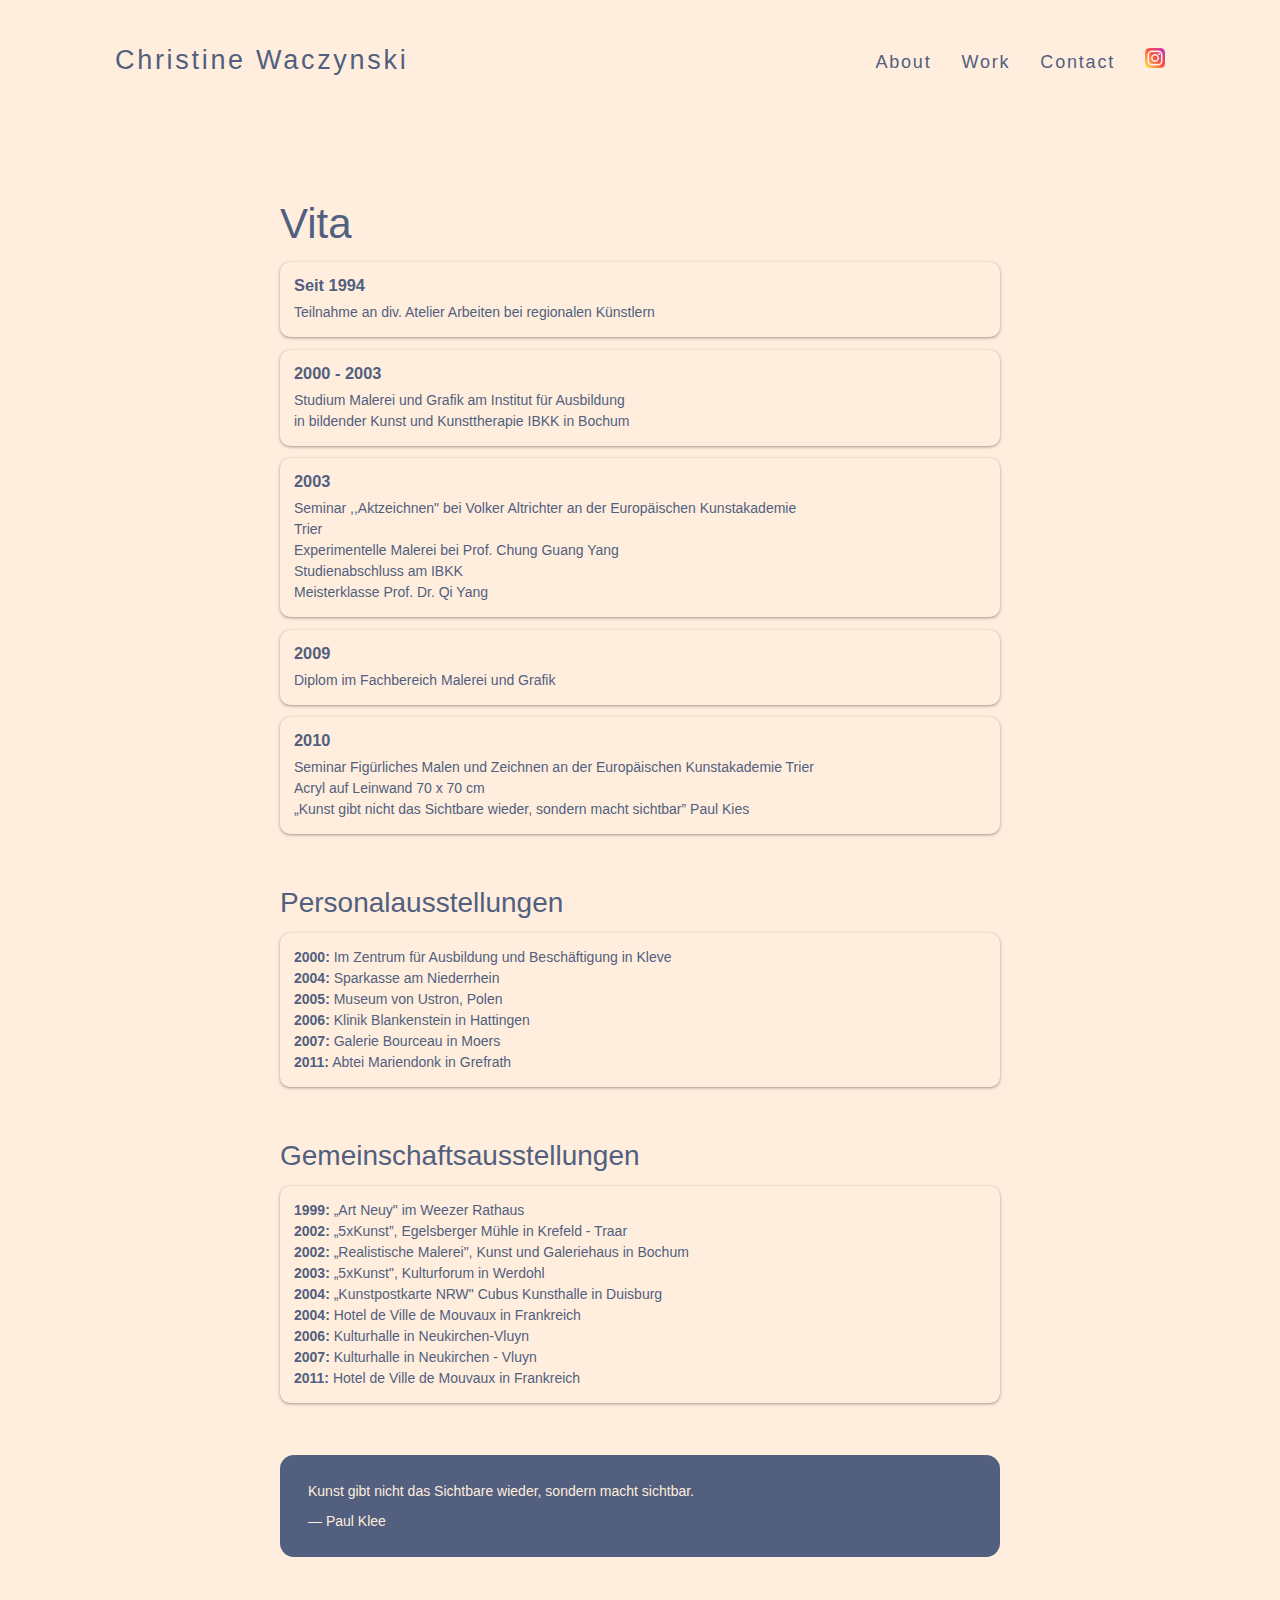
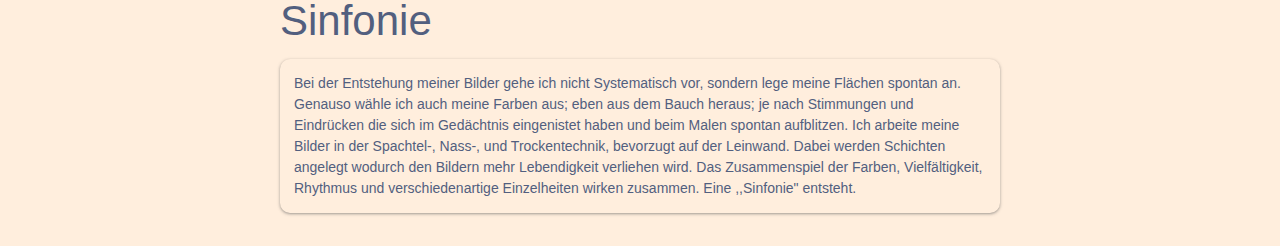
==== about.html @ 73da75b6 "Add and Style About Page" ====
<!DOCTYPE html>
<html lang="en">

    <head>
        <meta http-equiv="Content-Type" content="text/html; charset=utf-8" />
        <meta http-equiv="X-UA-Compatible" content="IE=edge, chrome=1" />
        <meta name="viewport" content="width=device-width, initial-scale=1.0" />
        <meta name="photos" content="index, follow" />
        <meta name="description" content="Art" />
        <title>Christine Waczynski | About</title>
        <link rel="stylesheet" href="./assets/css/about.css">
    </head>

    <body>
        <!-- Navbar Section -->
        <header>
            <nav>
                <div class="wrapper">
                    <div class="logo"><a href="index.html">Christine Waczynski</a></div>
                    <ul class="nav-links">
                        <li><a href="about.html">About</a></li>
                        <li><a href="work.html">Work</a></li>
                        <li><a href="contact.html">Contact</a></li>
                        <li class="socials">
                            <a href="https://www.instagram.com">
                                <img src="./assets/icons/instagram.png" alt="instagram icon" />
                            </a>
                        </li>
                    </ul>
                </div>
            </nav>
        </header>

        <section>
            <h1>Vita</h1>
            <div>
                <h3>Seit 1994</h3>
                <p>Teilnahme an div. Atelier Arbeiten bei regionalen Künstlern</p>
            </div>

            <div>
                <h3>2000 - 2003</h3>
                <p>Studium Malerei und Grafik am Institut für Ausbildung</p>
                <p>in bildender Kunst und Kunsttherapie IBKK in Bochum</p>
            </div>

            <div>
                <h3>2003</h3>
                <p>Seminar ,,Aktzeichnen" bei Volker Altrichter an der Europäischen Kunstakademie
                </p>
                <p>Trier</p>
                <p>Experimentelle Malerei bei Prof. Chung Guang Yang</p>
                <p>Studienabschluss am IBKK</p>
                <p>Meisterklasse Prof. Dr. Qi Yang</p>
            </div>

            <div>
                <h3>2009</h3>
                <p>Diplom im Fachbereich Malerei und Grafik</p>
            </div>

            <div>
                <h3>2010</h3>
                <p>Seminar Figürliches Malen und Zeichnen an der Europäischen Kunstakademie Trier
                </p>
                <p>Acryl auf Leinwand 70 x 70 cm</p>
                <p>„Kunst gibt nicht das Sichtbare wieder, sondern macht sichtbar” Paul Kies</p>
            </div>
        </section>

        <!-- Personal Exhibitions -->
        <section>
            <h2>Personalausstellungen</h2>
            <div>
                <p><span class="exhibitions">2000:</span> Im Zentrum für Ausbildung und
                    Beschäftigung
                    in Kleve</p>
                <p><span class="exhibitions">2004:</span> Sparkasse am Niederrhein</p>
                <p><span class="exhibitions">2005:</span> Museum von Ustron, Polen</p>
                <p><span class="exhibitions">2006:</span> Klinik Blankenstein in Hattingen</p>
                <p><span class="exhibitions">2007:</span> Galerie Bourceau in Moers</p>
                <p><span class="exhibitions">2011:</span> Abtei Mariendonk in Grefrath</p>
            </div>
        </section>

        <!-- Joint Exhibitions -->
        <section>
            <h2>Gemeinschaftsausstellungen</h2>
            <div>
                <p><span class="exhibitions">1999:</span> „Art Neuy" im Weezer Rathaus</p>
                <p><span class="exhibitions">2002:</span> „5xKunst”, Egelsberger Mühle in Krefeld -
                    Traar</p>
                <p><span class="exhibitions">2002:</span> „Realistische Malerei", Kunst und
                    Galeriehaus in Bochum</p>
                <p><span class="exhibitions">2003:</span> „5xKunst", Kulturforum in Werdohl</p>
                <p><span class="exhibitions">2004:</span> „Kunstpostkarte NRW" Cubus Kunsthalle in
                    Duisburg</p>
                <p><span class="exhibitions">2004:</span> Hotel de Ville de Mouvaux in Frankreich
                </p>
                <p><span class="exhibitions">2006:</span> Kulturhalle in Neukirchen-Vluyn</p>
                <p><span class="exhibitions">2007:</span> Kulturhalle in Neukirchen - Vluyn</p>
                <p><span class="exhibitions">2011:</span> Hotel de Ville de Mouvaux in Frankreich
                </p>
            </div>
        </section>

        <!-- Quote -->
        <section>
            <figure class="quote">
                <blockquote>
                    Kunst gibt nicht das Sichtbare wieder, sondern macht sichtbar.
                </blockquote>
                <figcaption>&mdash; Paul Klee</figcaption>
            </figure>
        </section>

        <section>
            <h1>Sinfonie</h1>
            <div>
                <p>
                    Bei der Entstehung meiner Bilder gehe ich nicht Systematisch vor, sondern lege
                    meine Flächen spontan
                    an. Genauso wähle ich auch meine Farben aus; eben aus dem Bauch heraus; je nach
                    Stimmungen und
                    Eindrücken die sich im Gedächtnis eingenistet haben und beim Malen spontan
                    aufblitzen. Ich arbeite
                    meine Bilder in der Spachtel-, Nass-, und Trockentechnik, bevorzugt auf der
                    Leinwand. Dabei werden
                    Schichten angelegt wodurch den Bildern mehr Lebendigkeit verliehen wird. Das
                    Zusammenspiel der
                    Farben, Vielfältigkeit, Rhythmus und verschiedenartige Einzelheiten wirken
                    zusammen.
                    Eine ,,Sinfonie" entsteht.
                </p>
            </div>
        </section>


    </body>

</html>
---- assets/css/about.css ----
* {
    padding: 0;
    margin: 0;
    box-sizing: border-box;
}

html {
    font-size: 14px;
}

body {
    background: #fed;
	font-family: "Open Sans", sans-serif;
	color: #525f7f;
}

section {
  padding: 20px 280px;
}

section > div {
  padding: 1rem 1rem;
  box-shadow: rgba(60, 64, 67, 0.3) 0px 1px 2px 0px,
		rgba(60, 64, 67, 0.15) 0px 1px 3px 1px;
  border-radius:10px;
  margin-bottom: .9rem;
}

h1 {
  font-size: 3rem;
  font-weight: normal;
}

h2 {
  font-size: 2rem;
  font-weight: 500;
}

h1, h2 {
  padding-bottom: 1rem;
}

h3 {
  padding-bottom: 0.5rem;
}

/* Header */
header {
  height: 20vh;
}

/* Navbar Section */
nav {
  position: fixed;
  width: 100vw;
  z-index: 1;
  line-height: 120px;
  background-color: #fed;
}

nav .wrapper {
  position: relative;
  max-width: 1140px;
  padding: 0 30px;
  margin: auto;
  display: flex;
  align-items: center;
  justify-content: space-between;
}

.wrapper .logo a {
  color: #525f7f;
  text-decoration: none;
  font-size: 27px;
}

.nav-links {
  display: inline-flex;
}

.nav-links li {
  list-style: none;
}

a {
  color: #525f7f;
  text-decoration: none;
  font-size: 18px;
  font-weight: 500;
  padding: 9px 15px;
  border-radius: 5px;
  transition: all 0.3s ease;
  letter-spacing: 0.1em;
  position: relative;
}

a:after {    
  background: none repeat scroll 0 0 transparent;
  bottom: 0;
  content: "";
  display: block;
  height: 2px;
  left: 50%;
  position: absolute;
  background: #525f7f;
  transition: width 0.3s ease 0s, left 0.3s ease 0s;
  width: 0;
}

a:hover:after { 
  width: 100%; 
  left: 0; 
}

.socials > a > img {
  width: 20px;
  height: 20px;
}

p {
  line-height: 1.5;
}

.exhibitions {
  font-weight: bold;
}


/* Quote Section */
.quote {
  margin: 0;
  background: #525f7f;
  color: #fed;
  padding: 1em;
  border-radius: 1em;
}
.quote figcaption,
.quote blockquote {
  margin: 1em;
}
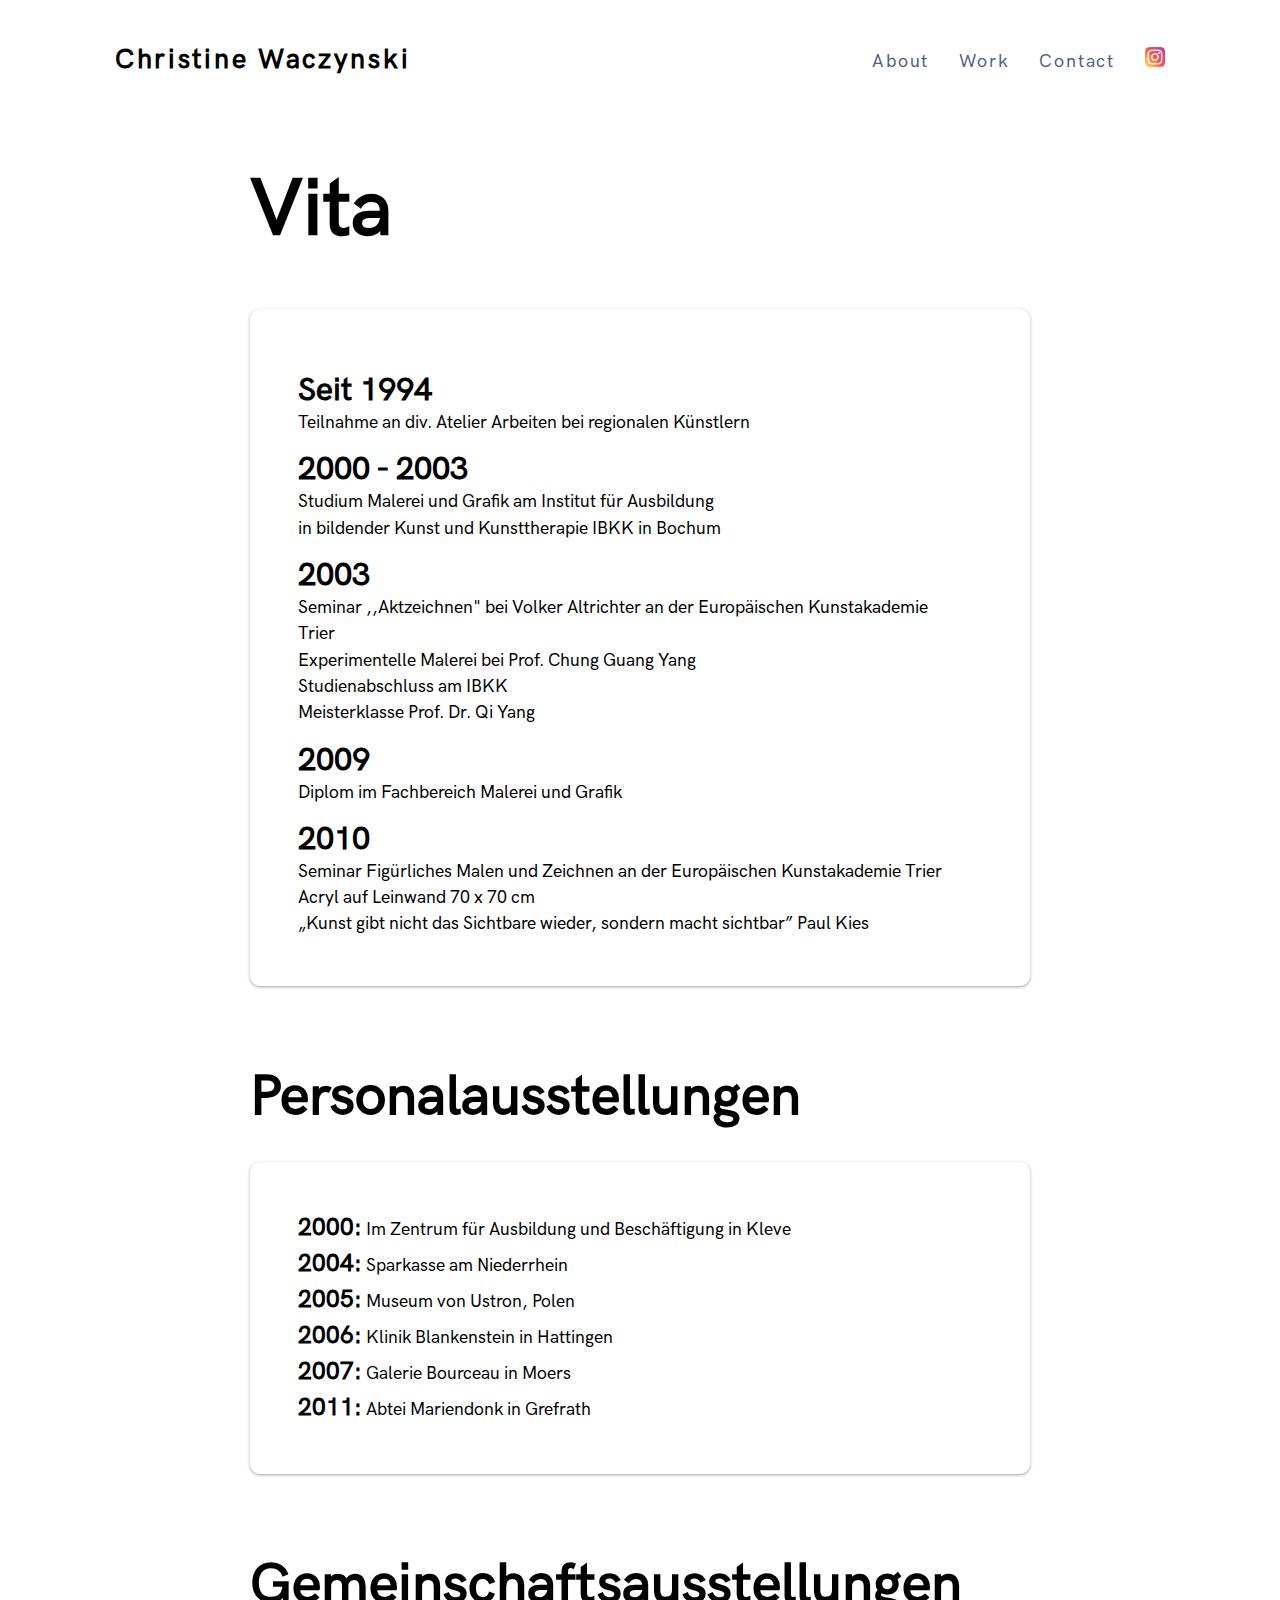
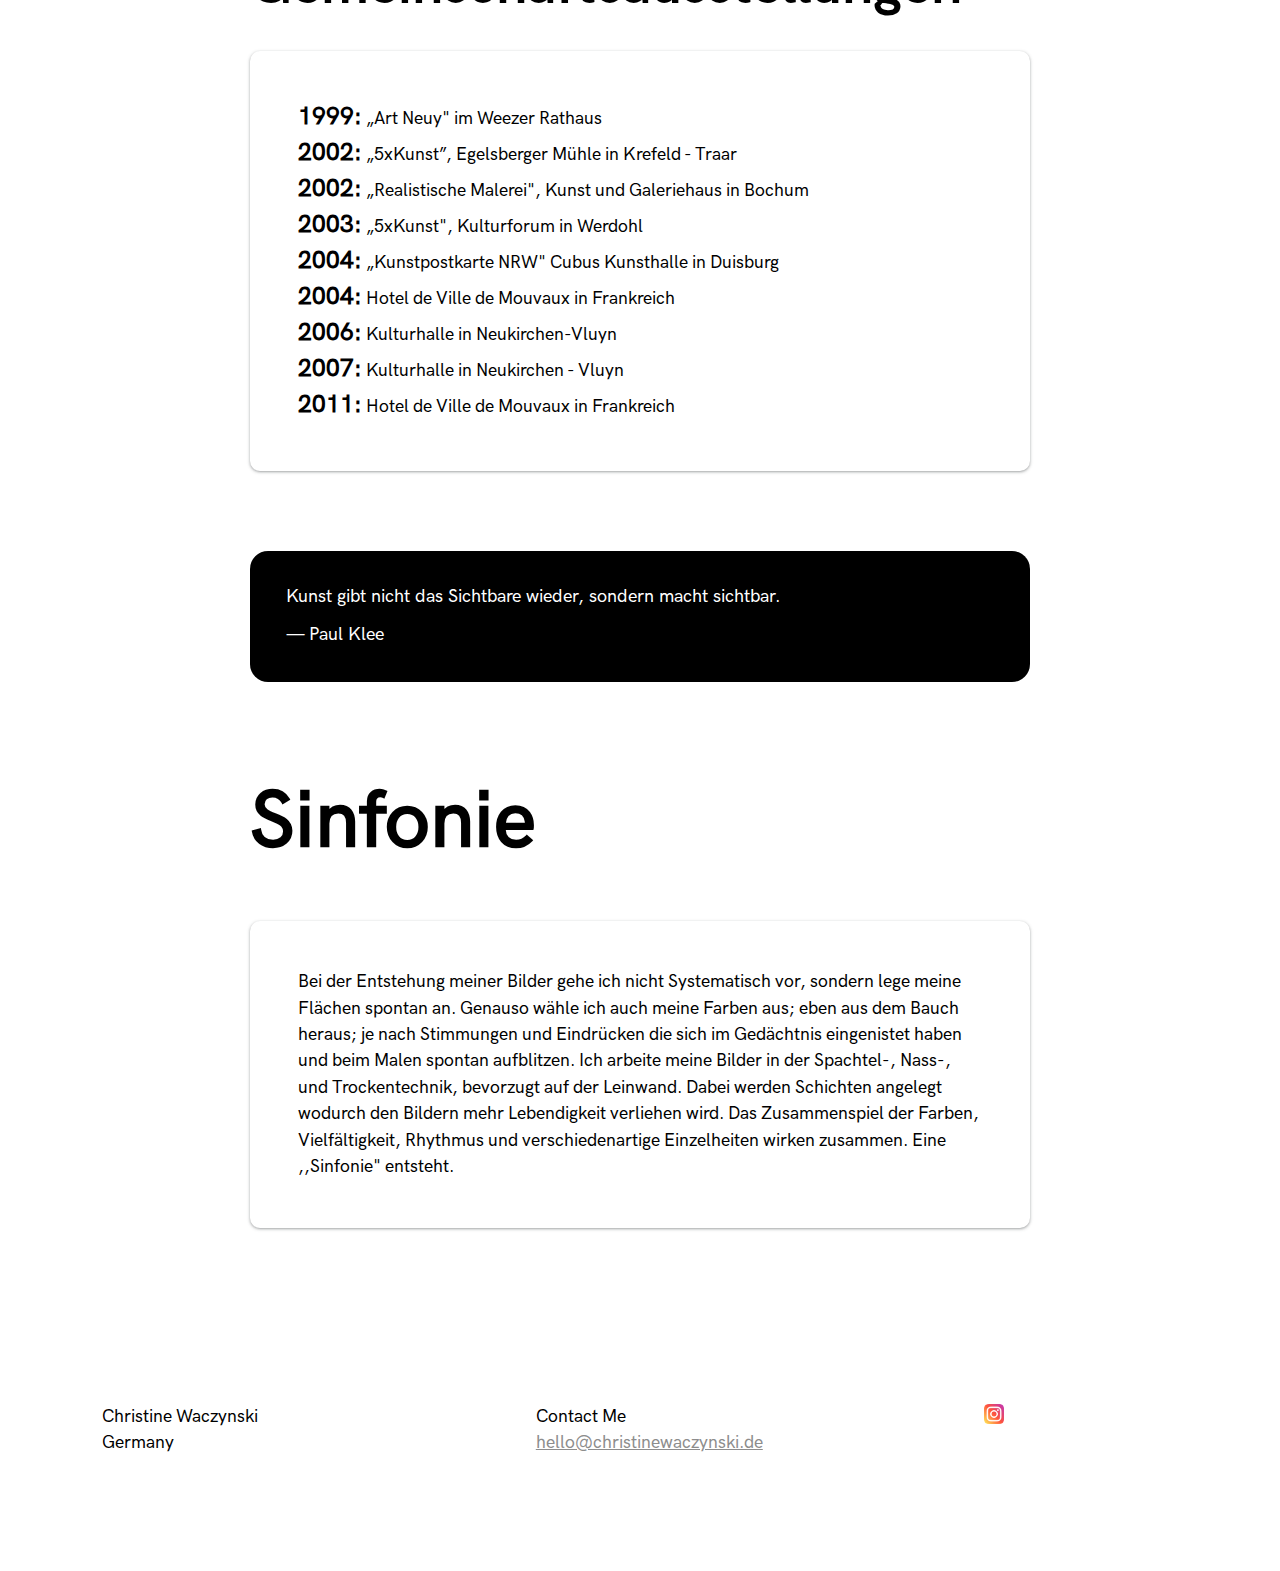
==== commit 9df37cca: "Edit, Style and Add Media Queries" ====
--- a/about.html
+++ b/about.html
@@ -8,6 +8,16 @@
         <meta name="photos" content="index, follow" />
         <meta name="description" content="Art" />
         <title>Christine Waczynski | About</title>
+        <!-- Normalize CSS -->
+        <link rel="stylesheet" href="./assets/css/vendor/normalize.css">
+
+        <!-- Grid CSS -->
+        <link rel="stylesheet" href="./assets/css/vendor/grid.css">
+
+        <!-- About CSS -->
+        <link rel="stylesheet" href="./assets/css/styles.css">
+
+        <!-- Main CSS -->
         <link rel="stylesheet" href="./assets/css/about.css">
     </head>
 
@@ -33,18 +43,18 @@
 
         <section>
             <h1>Vita</h1>
-            <div>
+            <div class="history-section">
                 <h3>Seit 1994</h3>
                 <p>Teilnahme an div. Atelier Arbeiten bei regionalen Künstlern</p>
-            </div>
 
-            <div>
+
+
                 <h3>2000 - 2003</h3>
                 <p>Studium Malerei und Grafik am Institut für Ausbildung</p>
                 <p>in bildender Kunst und Kunsttherapie IBKK in Bochum</p>
-            </div>
 
-            <div>
+
+
                 <h3>2003</h3>
                 <p>Seminar ,,Aktzeichnen" bei Volker Altrichter an der Europäischen Kunstakademie
                 </p>
@@ -52,14 +62,14 @@
                 <p>Experimentelle Malerei bei Prof. Chung Guang Yang</p>
                 <p>Studienabschluss am IBKK</p>
                 <p>Meisterklasse Prof. Dr. Qi Yang</p>
-            </div>
 
-            <div>
+
+
                 <h3>2009</h3>
                 <p>Diplom im Fachbereich Malerei und Grafik</p>
-            </div>
 
-            <div>
+
+
                 <h3>2010</h3>
                 <p>Seminar Figürliches Malen und Zeichnen an der Europäischen Kunstakademie Trier
                 </p>
@@ -135,6 +145,32 @@
             </div>
         </section>
 
+        <!-- Footer -->
+        <Footer class="footer">
+            <div class="row">
+
+                <!-- Address -->
+                <div class="col span-1-of-3">
+                    <p class="footer__section">Christine Waczynski</p>
+                    <p class="footer__section">Germany</p>
+                </div>
+
+                <!-- Contacts -->
+                <div class="col span-1-of-3">
+                    <p class="footer__section">Contact Me</p>
+                    <p class="contacts socials">hello@christinewaczynski.de</p>
+                </div>
+
+                <!-- Socials -->
+                <div class="col span-1-of-3">
+                    <p class="footer__section socials">
+                        <a href="https://www.instagram.com">
+                            <img src="./assets/icons/instagram.png" alt="instagram icon" />
+                        </a>
+                    </p>
+                </div>
+            </div>
+        </footer>
 
     </body>
 
--- a/assets/css/vendor/grid.css
+++ b/assets/css/vendor/grid.css
@@ -0,0 +1,728 @@
+/*  SECTIONS  ============================================================================= */
+
+.section {
+	clear: both;
+	padding: 0;
+	margin: 0;
+}
+
+/*  GROUPING  ============================================================================= */
+
+.row {
+	zoom: 1; /* For IE 6/7 (trigger hasLayout) */
+}
+
+.row:before,
+.row:after {
+	content: "";
+	display: table;
+}
+
+.row:after {
+	clear: both;
+}
+
+/*  GRID COLUMN SETUP   ==================================================================== */
+
+.col {
+	display: block;
+	float: left;
+	margin: 1% 0 1% 1.6%;
+}
+
+.col:first-child {
+	margin-left: 0;
+}
+
+/* all browsers except IE6 and lower */
+
+/*  REMOVE MARGINS AS ALL GO FULL WIDTH AT 480 PIXELS */
+
+@media only screen and (max-width: 480px) {
+	.col {
+		/*margin: 1% 0 1% 0%;*/
+		margin: 0;
+	}
+}
+
+/*  GRID OF TWO   ============================================================================= */
+
+.span-2-of-2 {
+	width: 100%;
+}
+
+.span-1-of-2 {
+	width: 49.2%;
+}
+
+/*  GO FULL WIDTH AT LESS THAN 480 PIXELS */
+
+@media only screen and (max-width: 480px) {
+	.span-2-of-2 {
+		width: 100%;
+	}
+
+	.span-1-of-2 {
+		width: 100%;
+	}
+}
+
+/*  GRID OF THREE   ============================================================================= */
+
+.span-3-of-3 {
+	width: 100%;
+}
+
+.span-2-of-3 {
+	width: 66.13%;
+}
+
+.span-1-of-3 {
+	width: 32.26%;
+}
+
+/*  GO FULL WIDTH AT LESS THAN 480 PIXELS */
+
+@media only screen and (max-width: 480px) {
+	.span-3-of-3 {
+		width: 100%;
+	}
+
+	.span-2-of-3 {
+		width: 100%;
+	}
+
+	.span-1-of-3 {
+		width: 100%;
+	}
+}
+
+/*  GRID OF FOUR   ============================================================================= */
+
+.span-4-of-4 {
+	width: 100%;
+}
+
+.span-3-of-4 {
+	width: 74.6%;
+}
+
+.span-2-of-4 {
+	width: 49.2%;
+}
+
+.span-1-of-4 {
+	width: 23.8%;
+}
+
+/*  GO FULL WIDTH AT LESS THAN 480 PIXELS */
+
+@media only screen and (max-width: 480px) {
+	.span-4-of-4 {
+		width: 100%;
+	}
+
+	.span-3-of-4 {
+		width: 100%;
+	}
+
+	.span-2-of-4 {
+		width: 100%;
+	}
+
+	.span-1-of-4 {
+		width: 100%;
+	}
+}
+
+/*  GRID OF FIVE   ============================================================================= */
+
+.span-5-of-5 {
+	width: 100%;
+}
+
+.span-4-of-5 {
+	width: 79.68%;
+}
+
+.span-3-of-5 {
+	width: 59.36%;
+}
+
+.span-2-of-5 {
+	width: 39.04%;
+}
+
+.span-1-of-5 {
+	width: 18.72%;
+}
+
+/*  GO FULL WIDTH AT LESS THAN 480 PIXELS */
+
+@media only screen and (max-width: 480px) {
+	.span-5-of-5 {
+		width: 100%;
+	}
+
+	.span-4-of-5 {
+		width: 100%;
+	}
+
+	.span-3-of-5 {
+		width: 100%;
+	}
+
+	.span-2-of-5 {
+		width: 100%;
+	}
+
+	.span-1-of-5 {
+		width: 100%;
+	}
+}
+
+/*  GRID OF SIX   ============================================================================= */
+
+.span-6-of-6 {
+	width: 100%;
+}
+
+.span-5-of-6 {
+	width: 83.06%;
+}
+
+.span-4-of-6 {
+	width: 66.13%;
+}
+
+.span-3-of-6 {
+	width: 49.2%;
+}
+
+.span-2-of-6 {
+	width: 32.26%;
+}
+
+.span-1-of-6 {
+	width: 15.33%;
+}
+
+/*  GO FULL WIDTH AT LESS THAN 480 PIXELS */
+
+@media only screen and (max-width: 480px) {
+	.span-6-of-6 {
+		width: 100%;
+	}
+
+	.span-5-of-6 {
+		width: 100%;
+	}
+
+	.span-4-of-6 {
+		width: 100%;
+	}
+
+	.span-3-of-6 {
+		width: 100%;
+	}
+
+	.span-2-of-6 {
+		width: 100%;
+	}
+
+	.span-1-of-6 {
+		width: 100%;
+	}
+}
+
+/*  GRID OF SEVEN   ============================================================================= */
+
+.span-7-of-7 {
+	width: 100%;
+}
+
+.span-6-of-7 {
+	width: 85.48%;
+}
+
+.span-5-of-7 {
+	width: 70.97%;
+}
+
+.span-4-of-7 {
+	width: 56.45%;
+}
+
+.span-3-of-7 {
+	width: 41.94%;
+}
+
+.span-2-of-7 {
+	width: 27.42%;
+}
+
+.span-1-of-7 {
+	width: 12.91%;
+}
+
+/*  GO FULL WIDTH AT LESS THAN 480 PIXELS */
+
+@media only screen and (max-width: 480px) {
+	.span-7-of-7 {
+		width: 100%;
+	}
+
+	.span-6-of-7 {
+		width: 100%;
+	}
+
+	.span-5-of-7 {
+		width: 100%;
+	}
+
+	.span-4-of-7 {
+		width: 100%;
+	}
+
+	.span-3-of-7 {
+		width: 100%;
+	}
+
+	.span-2-of-7 {
+		width: 100%;
+	}
+
+	.span-1-of-7 {
+		width: 100%;
+	}
+}
+
+/*  GRID OF EIGHT   ============================================================================= */
+
+.span-8-of-8 {
+	width: 100%;
+}
+
+.span-7-of-8 {
+	width: 87.3%;
+}
+
+.span-6-of-8 {
+	width: 74.6%;
+}
+
+.span-5-of-8 {
+	width: 61.9%;
+}
+
+.span-4-of-8 {
+	width: 49.2%;
+}
+
+.span-3-of-8 {
+	width: 36.5%;
+}
+
+.span-2-of-8 {
+	width: 23.8%;
+}
+
+.span-1-of-8 {
+	width: 11.1%;
+}
+
+/*  GO FULL WIDTH AT LESS THAN 480 PIXELS */
+
+@media only screen and (max-width: 480px) {
+	.span-8-of-8 {
+		width: 100%;
+	}
+
+	.span-7-of-8 {
+		width: 100%;
+	}
+
+	.span-6-of-8 {
+		width: 100%;
+	}
+
+	.span-5-of-8 {
+		width: 100%;
+	}
+
+	.span-4-of-8 {
+		width: 100%;
+	}
+
+	.span-3-of-8 {
+		width: 100%;
+	}
+
+	.span-2-of-8 {
+		width: 100%;
+	}
+
+	.span-1-of-8 {
+		width: 100%;
+	}
+}
+
+/*  GRID OF NINE   ============================================================================= */
+
+.span-9-of-9 {
+	width: 100%;
+}
+
+.span-8-of-9 {
+	width: 88.71%;
+}
+
+.span-7-of-9 {
+	width: 77.42%;
+}
+
+.span-6-of-9 {
+	width: 66.13%;
+}
+
+.span-5-of-9 {
+	width: 54.84%;
+}
+
+.span-4-of-9 {
+	width: 43.55%;
+}
+
+.span-3-of-9 {
+	width: 32.26%;
+}
+
+.span-2-of-9 {
+	width: 20.97%;
+}
+
+.span-1-of-9 {
+	width: 9.68%;
+}
+
+/*  GO FULL WIDTH AT LESS THAN 480 PIXELS */
+
+@media only screen and (max-width: 480px) {
+	.span-9-of-9 {
+		width: 100%;
+	}
+
+	.span-8-of-9 {
+		width: 100%;
+	}
+
+	.span-7-of-9 {
+		width: 100%;
+	}
+
+	.span-6-of-9 {
+		width: 100%;
+	}
+
+	.span-5-of-9 {
+		width: 100%;
+	}
+
+	.span-4-of-9 {
+		width: 100%;
+	}
+
+	.span-3-of-9 {
+		width: 100%;
+	}
+
+	.span-2-of-9 {
+		width: 100%;
+	}
+
+	.span-1-of-9 {
+		width: 100%;
+	}
+}
+
+/*  GRID OF TEN   ============================================================================= */
+
+.span-10-of-10 {
+	width: 100%;
+}
+
+.span-9-of-10 {
+	width: 89.84%;
+}
+
+.span-8-of-10 {
+	width: 79.68%;
+}
+
+.span-7-of-10 {
+	width: 69.52%;
+}
+
+.span-6-of-10 {
+	width: 59.36%;
+}
+
+.span-5-of-10 {
+	width: 49.2%;
+}
+
+.span-4-of-10 {
+	width: 39.04%;
+}
+
+.span-3-of-10 {
+	width: 28.88%;
+}
+
+.span-2-of-10 {
+	width: 18.72%;
+}
+
+.span-1-of-10 {
+	width: 8.56%;
+}
+
+/*  GO FULL WIDTH AT LESS THAN 480 PIXELS */
+
+@media only screen and (max-width: 480px) {
+	.span-10-of-10 {
+		width: 100%;
+	}
+
+	.span-9-of-10 {
+		width: 100%;
+	}
+
+	.span-8-of-10 {
+		width: 100%;
+	}
+
+	.span-7-of-10 {
+		width: 100%;
+	}
+
+	.span-6-of-10 {
+		width: 100%;
+	}
+
+	.span-5-of-10 {
+		width: 100%;
+	}
+
+	.span-4-of-10 {
+		width: 100%;
+	}
+
+	.span-3-of-10 {
+		width: 100%;
+	}
+
+	.span-2-of-10 {
+		width: 100%;
+	}
+
+	.span-1-of-10 {
+		width: 100%;
+	}
+}
+
+/*  GRID OF ELEVEN   ============================================================================= */
+
+.span-11-of-11 {
+	width: 100%;
+}
+
+.span-10-of-11 {
+	width: 90.76%;
+}
+
+.span-9-of-11 {
+	width: 81.52%;
+}
+
+.span-8-of-11 {
+	width: 72.29%;
+}
+
+.span-7-of-11 {
+	width: 63.05%;
+}
+
+.span-6-of-11 {
+	width: 53.81%;
+}
+
+.span-5-of-11 {
+	width: 44.58%;
+}
+
+.span-4-of-11 {
+	width: 35.34%;
+}
+
+.span-3-of-11 {
+	width: 26.1%;
+}
+
+.span-2-of-11 {
+	width: 16.87%;
+}
+
+.span-1-of-11 {
+	width: 7.63%;
+}
+
+/*  GO FULL WIDTH AT LESS THAN 480 PIXELS */
+
+@media only screen and (max-width: 480px) {
+	.span-11-of-11 {
+		width: 100%;
+	}
+
+	.span-10-of-11 {
+		width: 100%;
+	}
+
+	.span-9-of-11 {
+		width: 100%;
+	}
+
+	.span-8-of-11 {
+		width: 100%;
+	}
+
+	.span-7-of-11 {
+		width: 100%;
+	}
+
+	.span-6-of-11 {
+		width: 100%;
+	}
+
+	.span-5-of-11 {
+		width: 100%;
+	}
+
+	.span-4-of-11 {
+		width: 100%;
+	}
+
+	.span-3-of-11 {
+		width: 100%;
+	}
+
+	.span-2-of-11 {
+		width: 100%;
+	}
+
+	.span-1-of-11 {
+		width: 100%;
+	}
+}
+
+/*  GRID OF TWELVE   ============================================================================= */
+
+.span-12-of-12 {
+	width: 100%;
+}
+
+.span-11-of-12 {
+	width: 91.53%;
+}
+
+.span-10-of-12 {
+	width: 83.06%;
+}
+
+.span-9-of-12 {
+	width: 74.6%;
+}
+
+.span-8-of-12 {
+	width: 66.13%;
+}
+
+.span-7-of-12 {
+	width: 57.66%;
+}
+
+.span-6-of-12 {
+	width: 49.2%;
+}
+
+.span-5-of-12 {
+	width: 40.73%;
+}
+
+.span-4-of-12 {
+	width: 32.26%;
+}
+
+.span-3-of-12 {
+	width: 23.8%;
+}
+
+.span-2-of-12 {
+	width: 15.33%;
+}
+
+.span-1-of-12 {
+	width: 6.86%;
+}
+
+/*  GO FULL WIDTH AT LESS THAN 480 PIXELS */
+
+@media only screen and (max-width: 480px) {
+	.span-12-of-12 {
+		width: 100%;
+	}
+
+	.span-11-of-12 {
+		width: 100%;
+	}
+
+	.span-10-of-12 {
+		width: 100%;
+	}
+
+	.span-9-of-12 {
+		width: 100%;
+	}
+
+	.span-8-of-12 {
+		width: 100%;
+	}
+
+	.span-7-of-12 {
+		width: 100%;
+	}
+
+	.span-6-of-12 {
+		width: 100%;
+	}
+
+	.span-5-of-12 {
+		width: 100%;
+	}
+
+	.span-4-of-12 {
+		width: 100%;
+	}
+
+	.span-3-of-12 {
+		width: 100%;
+	}
+
+	.span-2-of-12 {
+		width: 100%;
+	}
+
+	.span-1-of-12 {
+		width: 100%;
+	}
+}
--- a/assets/css/styles.css
+++ b/assets/css/styles.css
@@ -0,0 +1,95 @@
+/* Root */
+@font-face {
+  font-family: HKGrotesk;
+  src: url("/Fonts/HKGrotesk-Medium.woff") format("woff");
+}
+
+* {
+  padding: 0;
+  margin: 0;
+  box-sizing: border-box;
+}
+
+body {
+  font-family: HKGrotesk;
+  font-size: 18px;
+}
+
+/* Navbar Section */
+nav {
+  position: fixed;
+  width: 100%;
+  z-index: 999;
+  /*height: 85px;*/
+  line-height: 120px;
+}
+
+nav .wrapper {
+  position: relative;
+  max-width: 1140px;
+  padding: 0 30px;
+  margin: auto;
+  display: flex;
+  align-items: center;
+  justify-content: space-between;
+}
+
+.wrapper .logo a {
+  color: #000000;
+  text-decoration: none;
+  font-size: 27px;
+}
+
+.nav-links {
+  display: inline-flex;
+}
+
+.nav-links li {
+  list-style: none;
+}
+
+a {
+  color: #000000;
+  text-decoration: none;
+  font-size: 18px;
+  font-weight: 500;
+  padding: 9px 15px;
+  border-radius: 5px;
+  transition: all 0.3s ease;
+  letter-spacing: 0.1em;
+  position: relative;
+}
+a:after {    
+  background: none repeat scroll 0 0 transparent;
+  bottom: 0;
+  content: "";
+  display: block;
+  height: 2px;
+  left: 50%;
+  position: absolute;
+  background: #000;
+  transition: width 0.3s ease 0s, left 0.3s ease 0s;
+  width: 0;
+}
+a:hover:after { 
+  width: 100%; 
+  left: 0; 
+}
+
+.socials > a > img {
+  width: 20px;
+  height: 20px;
+}
+
+/* Footer Section */
+/*footer {
+  display: flex;
+  flex-direction: column;
+  justify-content: center;
+  align-items: center;
+  font-size: 0.8rem;
+  font-weight: 100;
+  padding-top: 1rem;
+}*/
+
+
--- a/assets/css/about.css
+++ b/assets/css/about.css
@@ -1,141 +1,282 @@
 * {
-    padding: 0;
-    margin: 0;
-    box-sizing: border-box;
-}
-
-html {
-    font-size: 14px;
-}
-
-body {
-    background: #fed;
-	font-family: "Open Sans", sans-serif;
-	color: #525f7f;
+		padding: 0;
+		margin: 0;
+		box-sizing: border-box;
 }
 
 section {
-  padding: 20px 280px;
+	padding: 20px 250px;
 }
 
 section > div {
-  padding: 1rem 1rem;
-  box-shadow: rgba(60, 64, 67, 0.3) 0px 1px 2px 0px,
+	padding: 3rem 3rem;
+	box-shadow: rgba(60, 64, 67, 0.3) 0px 1px 2px 0px,
 		rgba(60, 64, 67, 0.15) 0px 1px 3px 1px;
-  border-radius:10px;
-  margin-bottom: .9rem;
+	border-radius:10px;
+	margin-bottom: 2.5rem;
 }
 
 h1 {
-  font-size: 3rem;
-  font-weight: normal;
+	font-size: 5rem;
 }
 
 h2 {
-  font-size: 2rem;
-  font-weight: 500;
-}
-
-h1, h2 {
-  padding-bottom: 1rem;
+	font-size: 3.5rem;
+	padding-bottom: 2rem;
 }
 
 h3 {
-  padding-bottom: 0.5rem;
+		font-size: 2rem;
+		font-weight: 800;
+		/* padding-bottom: 0.5rem; */
+		padding-top: 1rem;
+}
+
+p {
+		font-size: 1.1rem;
+		font-weight: light;
 }
 
 /* Header */
 header {
-  height: 20vh;
+	height: 10vh;
 }
 
 /* Navbar Section */
 nav {
-  position: fixed;
-  width: 100vw;
-  z-index: 1;
-  line-height: 120px;
-  background-color: #fed;
+	position: fixed;
+	width: 100vw;
+	z-index: 1;
+	line-height: 120px;
+	background-color: #fff;
 }
 
 nav .wrapper {
-  position: relative;
-  max-width: 1140px;
-  padding: 0 30px;
-  margin: auto;
-  display: flex;
-  align-items: center;
-  justify-content: space-between;
+	position: relative;
+	max-width: 1140px;
+	padding: 0 30px;
+	margin: auto;
+	display: flex;
+	align-items: center;
+	justify-content: space-between;
 }
 
 .wrapper .logo a {
-  color: #525f7f;
-  text-decoration: none;
-  font-size: 27px;
+	text-decoration: none;
+	font-size: 27px;
+	font-weight: bold;
 }
 
 .nav-links {
-  display: inline-flex;
+	display: inline-flex;
 }
 
 .nav-links li {
-  list-style: none;
+	list-style: none;
 }
 
 a {
-  color: #525f7f;
-  text-decoration: none;
-  font-size: 18px;
-  font-weight: 500;
-  padding: 9px 15px;
-  border-radius: 5px;
-  transition: all 0.3s ease;
-  letter-spacing: 0.1em;
-  position: relative;
+	color: #525f7f;
+	text-decoration: none;
+	font-size: 18px;
+	font-weight: 500;
+	padding: 9px 15px;
+	border-radius: 5px;
+	transition: all 0.3s ease;
+	letter-spacing: 0.1em;
+	position: relative;
 }
 
 a:after {    
-  background: none repeat scroll 0 0 transparent;
-  bottom: 0;
-  content: "";
-  display: block;
-  height: 2px;
-  left: 50%;
-  position: absolute;
-  background: #525f7f;
-  transition: width 0.3s ease 0s, left 0.3s ease 0s;
-  width: 0;
+	background: none repeat scroll 0 0 transparent;
+	bottom: 0;
+	content: "";
+	display: block;
+	height: 2px;
+	left: 50%;
+	position: absolute;
+	background: #525f7f;
+	transition: width 0.3s ease 0s, left 0.3s ease 0s;
+	width: 0;
 }
 
 a:hover:after { 
-  width: 100%; 
-  left: 0; 
-}
-
-.socials > a > img {
-  width: 20px;
-  height: 20px;
+	width: 100%; 
+	left: 0; 
 }
 
 p {
-  line-height: 1.5;
+	line-height: 1.5;
 }
 
 .exhibitions {
-  font-weight: bold;
+		font-size: 1.5rem;
+		font-weight: 800;
 }
 
 
 /* Quote Section */
 .quote {
-  margin: 0;
-  background: #525f7f;
-  color: #fed;
-  padding: 1em;
-  border-radius: 1em;
+	margin: 0;
+	background: #000;
+	color: #fff;
+	padding: 1em;
+	border-radius: 1em;
 }
 .quote figcaption,
 .quote blockquote {
-  margin: 1em;
-}
- +	margin: 1em;
+}
+
+/* -------- Footer Section ------ */
+.footer .row .col {
+	padding: 8%;
+	font-size: 120%;
+}
+
+.footer__section {
+	color: #000000;
+}
+
+.contacts {
+	text-decoration: underline;
+}
+
+/* -------- Socials Section ------ */
+.socials {
+	color: #8d8d8d;
+}
+
+.socials > a {
+	color: #8d8d8d;
+}
+
+.socials > a > img {
+	width: 20px;
+	height: 20px;
+}
+
+
+/* --------- MEDIA QUERIES ---------- */
+@media screen and (max-width: 640px){
+	section {
+		padding: 20px 45px;
+	}
+
+	section > div {
+		padding: 2rem 2rem;
+		box-shadow: rgba(60, 64, 67, 0.3) 0px 1px 2px 0px,
+		rgba(60, 64, 67, 0.15) 0px 1px 3px 1px;
+		border-radius:10px;
+		margin-bottom: 2.5rem;
+	}
+
+	/* Header */
+	header {
+		height: 7vh;
+	}
+
+	h1 {
+		font-size: 2.5rem;
+	}
+
+	h2 {
+		font-size: 2rem;
+		padding-bottom: 2rem;
+	}
+
+	h3 {
+		font-size: 1.5rem;
+		font-weight: 800;
+		padding-top: 1rem;
+	}
+
+	p {
+		font-size: 1rem;
+	}
+
+	.wrapper > .logo > a {
+		font-size: 1.5rem;
+	}
+
+	/* Links */
+	a {
+		font-size: 14px;
+		padding: 1px 15px;
+	}
+
+	/* Footer Section */
+	.footer .row .col {
+		padding: 3%;
+		font-size: 90%;
+	}
+}
+
+@media screen and (max-width: 375px){
+	section {
+		padding: 20px 25px;
+	}
+
+	section > div {
+		padding: 2rem 2rem;
+		box-shadow: rgba(60, 64, 67, 0.3) 0px 1px 2px 0px,
+		rgba(60, 64, 67, 0.15) 0px 1px 3px 1px;
+		border-radius:10px;
+		margin-bottom: 2.5rem;
+	}
+
+	/* Header */
+	header {
+		height: 5vh;
+	}
+
+	h1 {
+		font-size: 2.5rem;
+	}
+
+	h2 {
+		font-size: 1.75rem;
+		padding-bottom: 2rem;
+	}
+
+	h3 {
+		font-size: 1.3rem;
+		font-weight: 800;
+		padding-top: 1rem;
+	}
+
+	p {
+		font-size: .9rem;
+	}
+
+	/* Navbar Section */
+	nav {
+		width: 105vw;
+	}
+	
+	nav .wrapper {
+		padding: 0 20px;
+	}
+
+	.wrapper > .logo > a {
+    	font-size: 1.09rem;
+    	margin-left: -5px;
+  	}
+
+	/* Links */
+	a {
+		font-size: 13px;
+		padding: 0px 3px;
+	}
+
+	.exhibitions {
+    	font-size: 1.2rem;
+    	font-weight: 800;
+	}
+
+	/* Footer Section */
+	.footer .row .col {
+		padding: 3%;
+		font-size: 90%;
+	}
+}
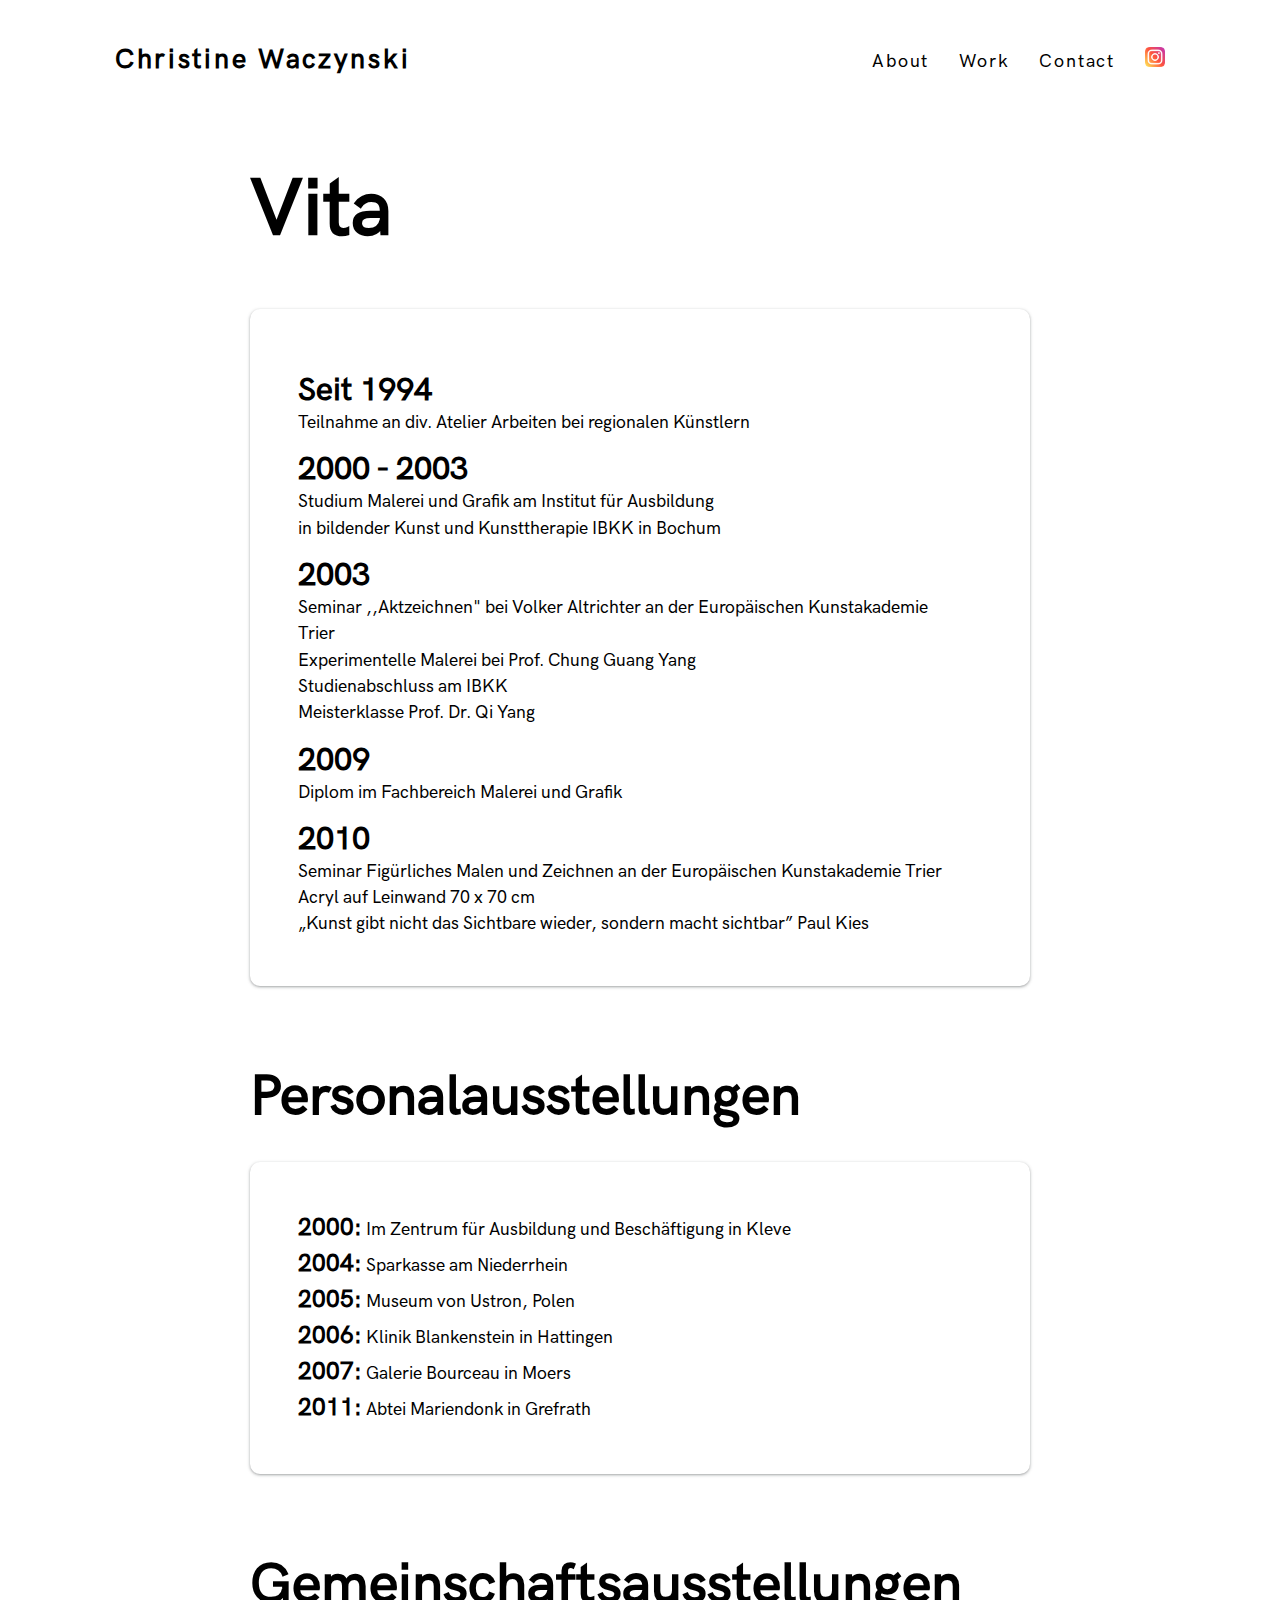
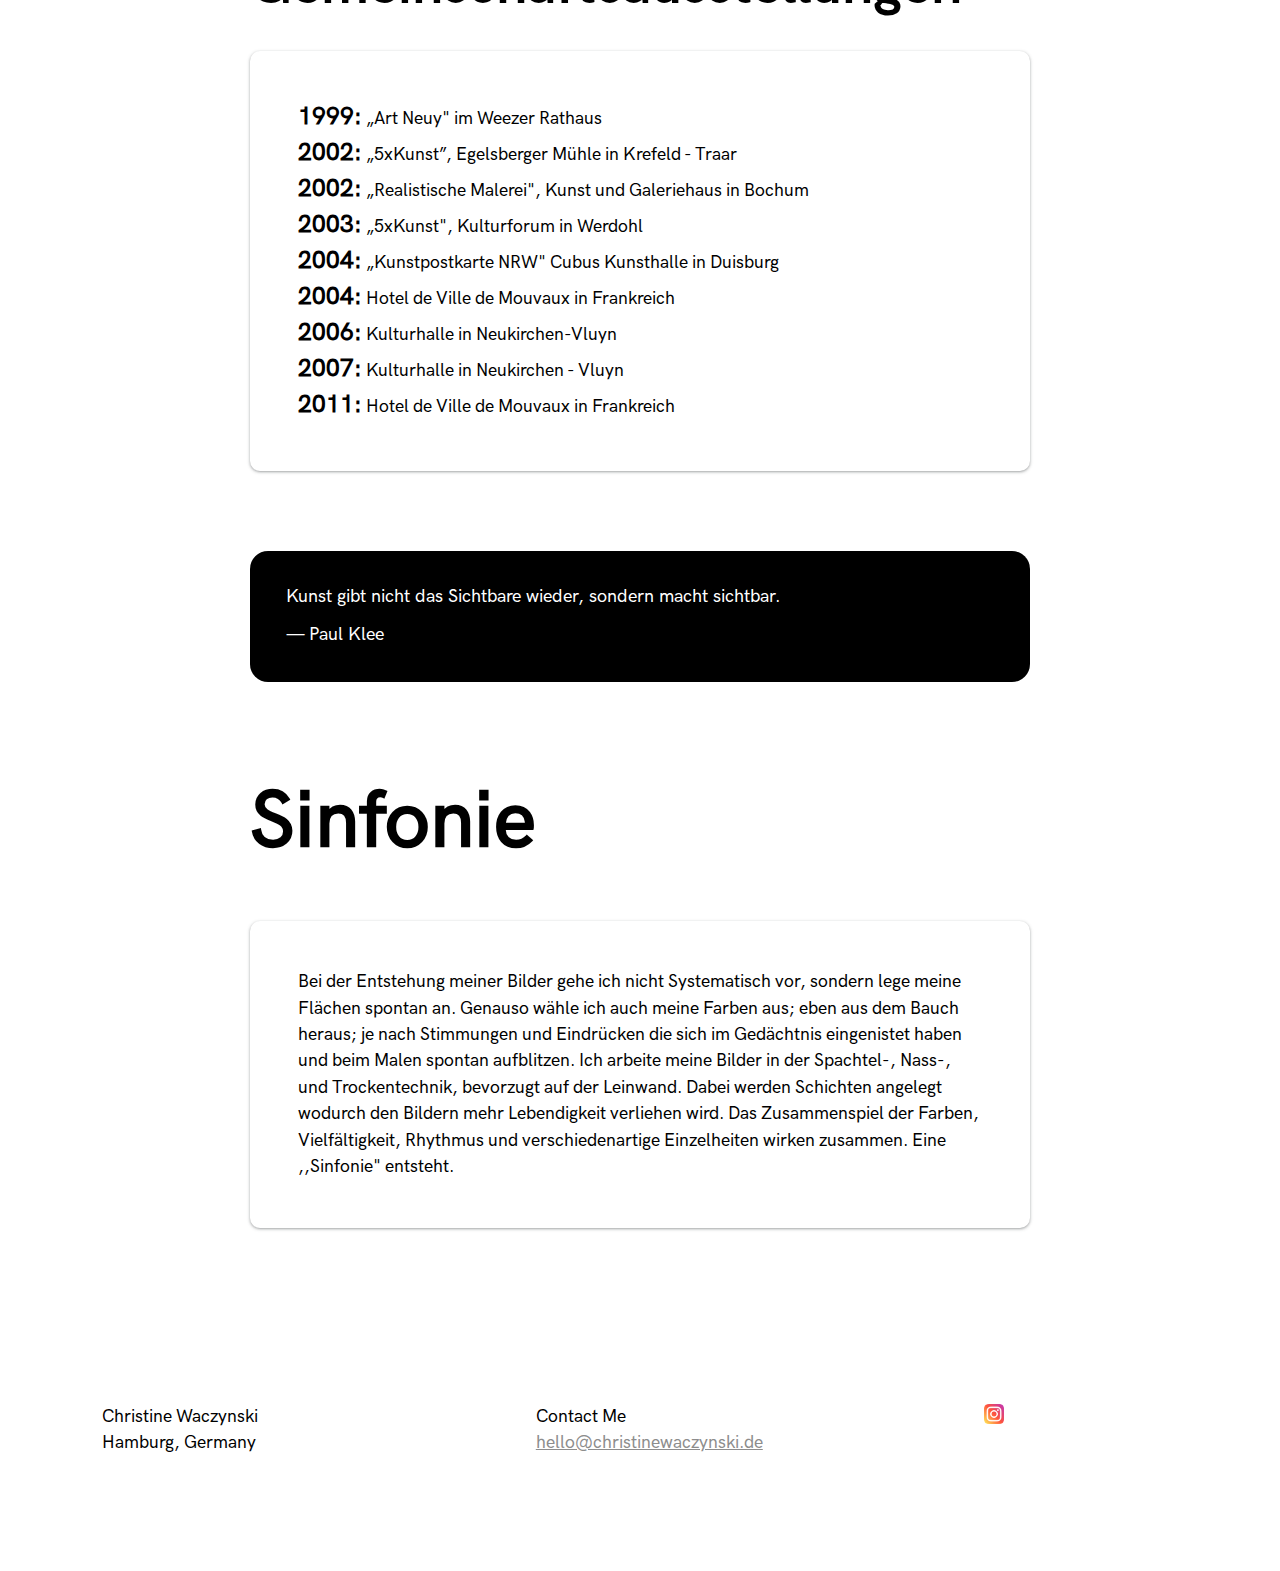
==== commit 3220e121: "Edit about, contact and work pages" ====
--- a/about.html
+++ b/about.html
@@ -152,7 +152,7 @@
                 <!-- Address -->
                 <div class="col span-1-of-3">
                     <p class="footer__section">Christine Waczynski</p>
-                    <p class="footer__section">Germany</p>
+                    <p class="footer__section">Hamburg, Germany</p>
                 </div>
 
                 <!-- Contacts -->
--- a/assets/css/styles.css
+++ b/assets/css/styles.css
@@ -92,4 +92,65 @@
   padding-top: 1rem;
 }*/
 
+/* MEDIA QUERIES */
+@media screen and (max-width: 640px) {
+  .wrapper .logo a {
+    font-size: 22px;
+  }
 
+  /* Links */
+  a {
+    font-size: 14px;
+    padding: 1px 15px;
+  }
+
+  /* Footer Section */
+  /* .footer .row .col {
+	  padding: 6%;
+	  font-size: 100%;
+  } */
+}
+
+@media screen and (max-width: 375px) {
+  /* Header */
+  header {
+    height: 5vh;
+  }
+
+  /* Navbar Section */
+  nav {
+    line-height: 70px;
+    width: 105vw;
+  }
+  
+  nav .wrapper {
+    padding: 0 28px;
+  }
+  
+  .wrapper .logo a {
+    font-size: 16px;
+    margin-left: -20px;
+  }
+
+  /* Links */
+  a {
+    font-size: 12px;
+    padding: 0px 4px;
+  }
+  
+  .socials > a > img {
+    width: 15px;
+    height: 15px;
+  }
+  
+  /* .container {
+    column-count: 1;
+  } */
+  
+  /* Footer Section */
+  /* .footer .row .col {
+	  padding: 6%;
+	  font-size: 100%;
+  } */
+}
+
--- a/assets/css/about.css
+++ b/assets/css/about.css
@@ -76,7 +76,7 @@
 }
 
 a {
-	color: #525f7f;
+	color: #000000;
 	text-decoration: none;
 	font-size: 18px;
 	font-weight: 500;
@@ -173,7 +173,7 @@
 
 	/* Header */
 	header {
-		height: 7vh;
+		height: 10vh;
 	}
 
 	h1 {
@@ -214,7 +214,7 @@
 
 @media screen and (max-width: 375px){
 	section {
-		padding: 20px 25px;
+		padding: 10px 25px;
 	}
 
 	section > div {
@@ -227,56 +227,65 @@
 
 	/* Header */
 	header {
-		height: 5vh;
+		height: 10vh;
 	}
 
 	h1 {
 		font-size: 2.5rem;
+		font-weight: normal;
 	}
 
 	h2 {
-		font-size: 1.75rem;
+		font-size: 1.5rem;
+		font-weight: normal;
 		padding-bottom: 2rem;
 	}
 
 	h3 {
 		font-size: 1.3rem;
-		font-weight: 800;
+		font-weight: 600;
 		padding-top: 1rem;
 	}
 
 	p {
-		font-size: .9rem;
+		font-size: .8rem;
 	}
 
 	/* Navbar Section */
 	nav {
-		width: 105vw;
-	}
-	
-	nav .wrapper {
-		padding: 0 20px;
-	}
-
-	.wrapper > .logo > a {
-    	font-size: 1.09rem;
-    	margin-left: -5px;
+    	width: 105vw;
+		line-height: 90px;
+  	}
+  
+  	nav .wrapper {
+    	padding: 0 28px;
+  	}
+  
+  	.wrapper .logo a {
+    	font-size: 16px;
+		font-weight: normal;
+    	margin-left: -20px;
   	}
 
 	/* Links */
-	a {
-		font-size: 13px;
-		padding: 0px 3px;
-	}
+  	a {
+    	font-size: 12px;
+    	padding: 0px 4px;
+  	}
 
 	.exhibitions {
-    	font-size: 1.2rem;
+    	font-size: 1rem;
     	font-weight: 800;
+	}
+
+	.socials > a > img {
+		width: 15px;
+		height: 15px;
 	}
 
 	/* Footer Section */
 	.footer .row .col {
-		padding: 3%;
-		font-size: 90%;
-	}
-}
+		padding: 6%;
+		font-size: 100%;
+	}
+}
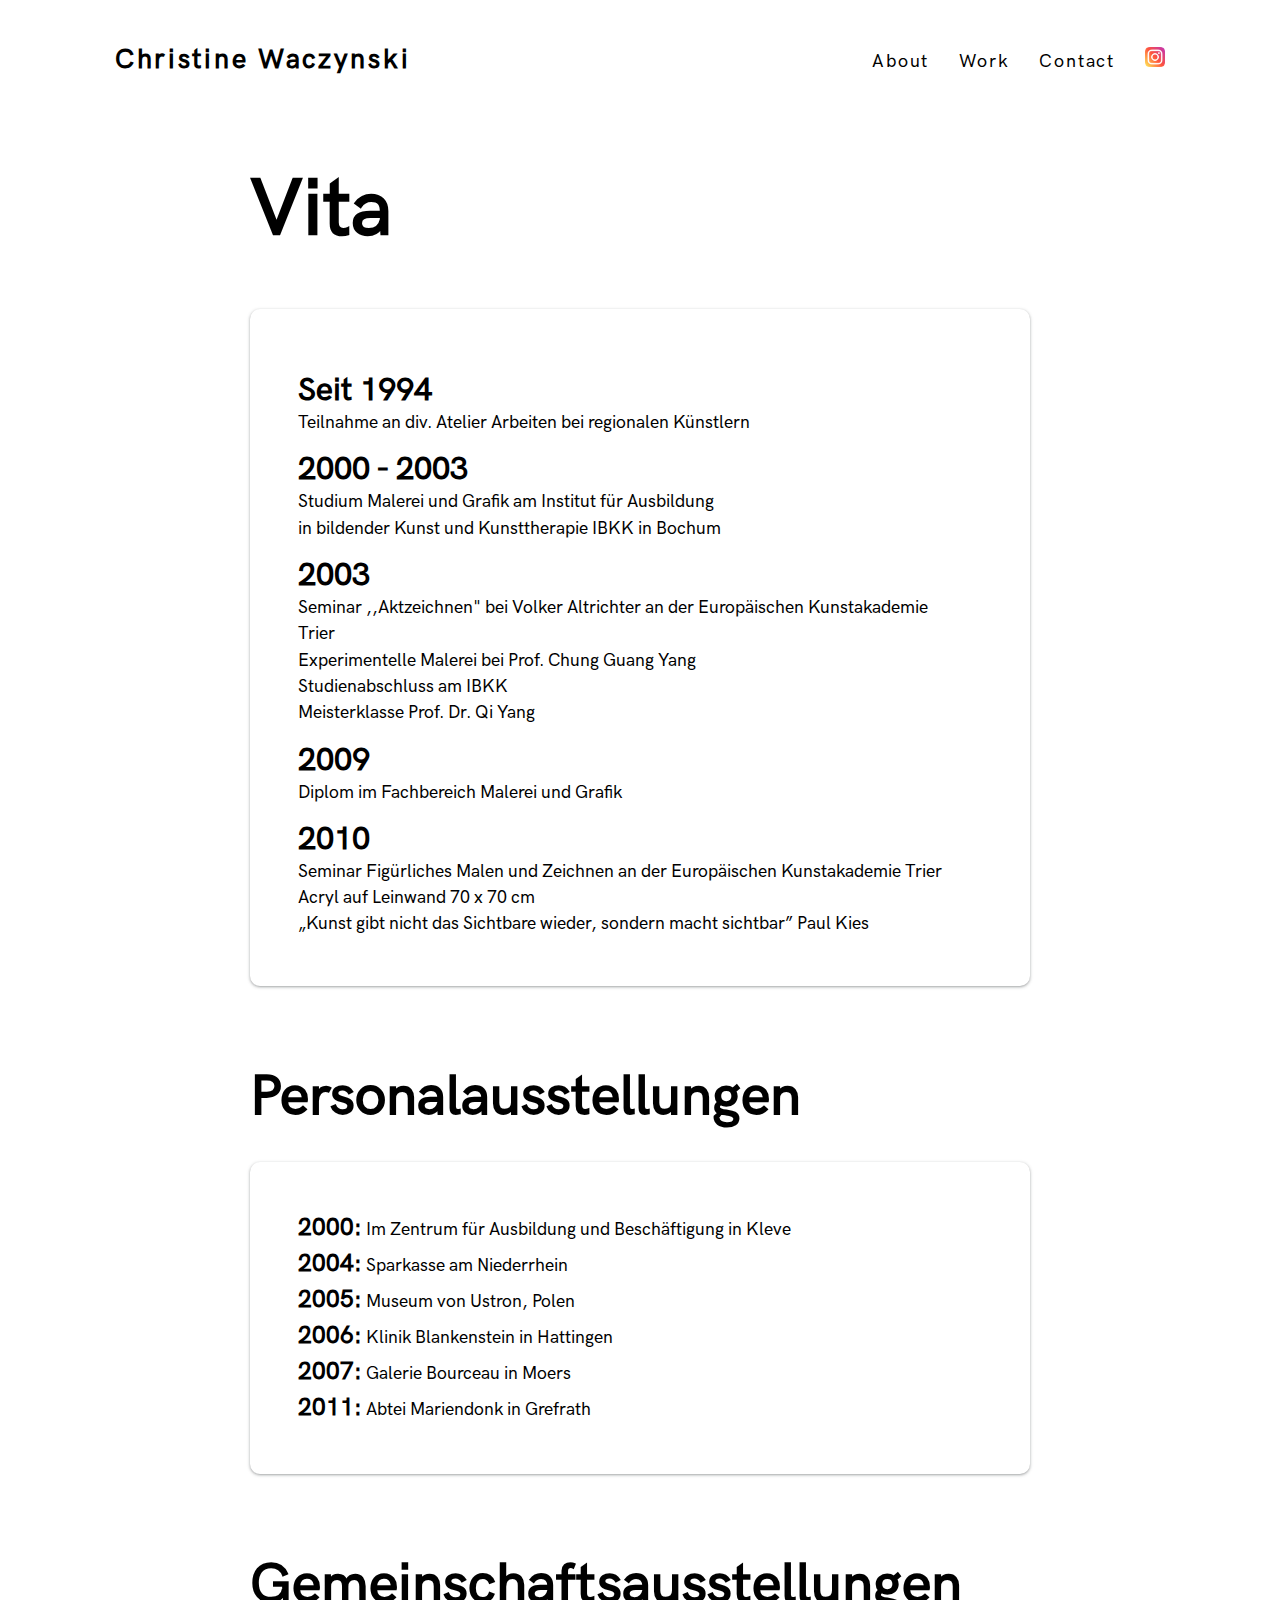
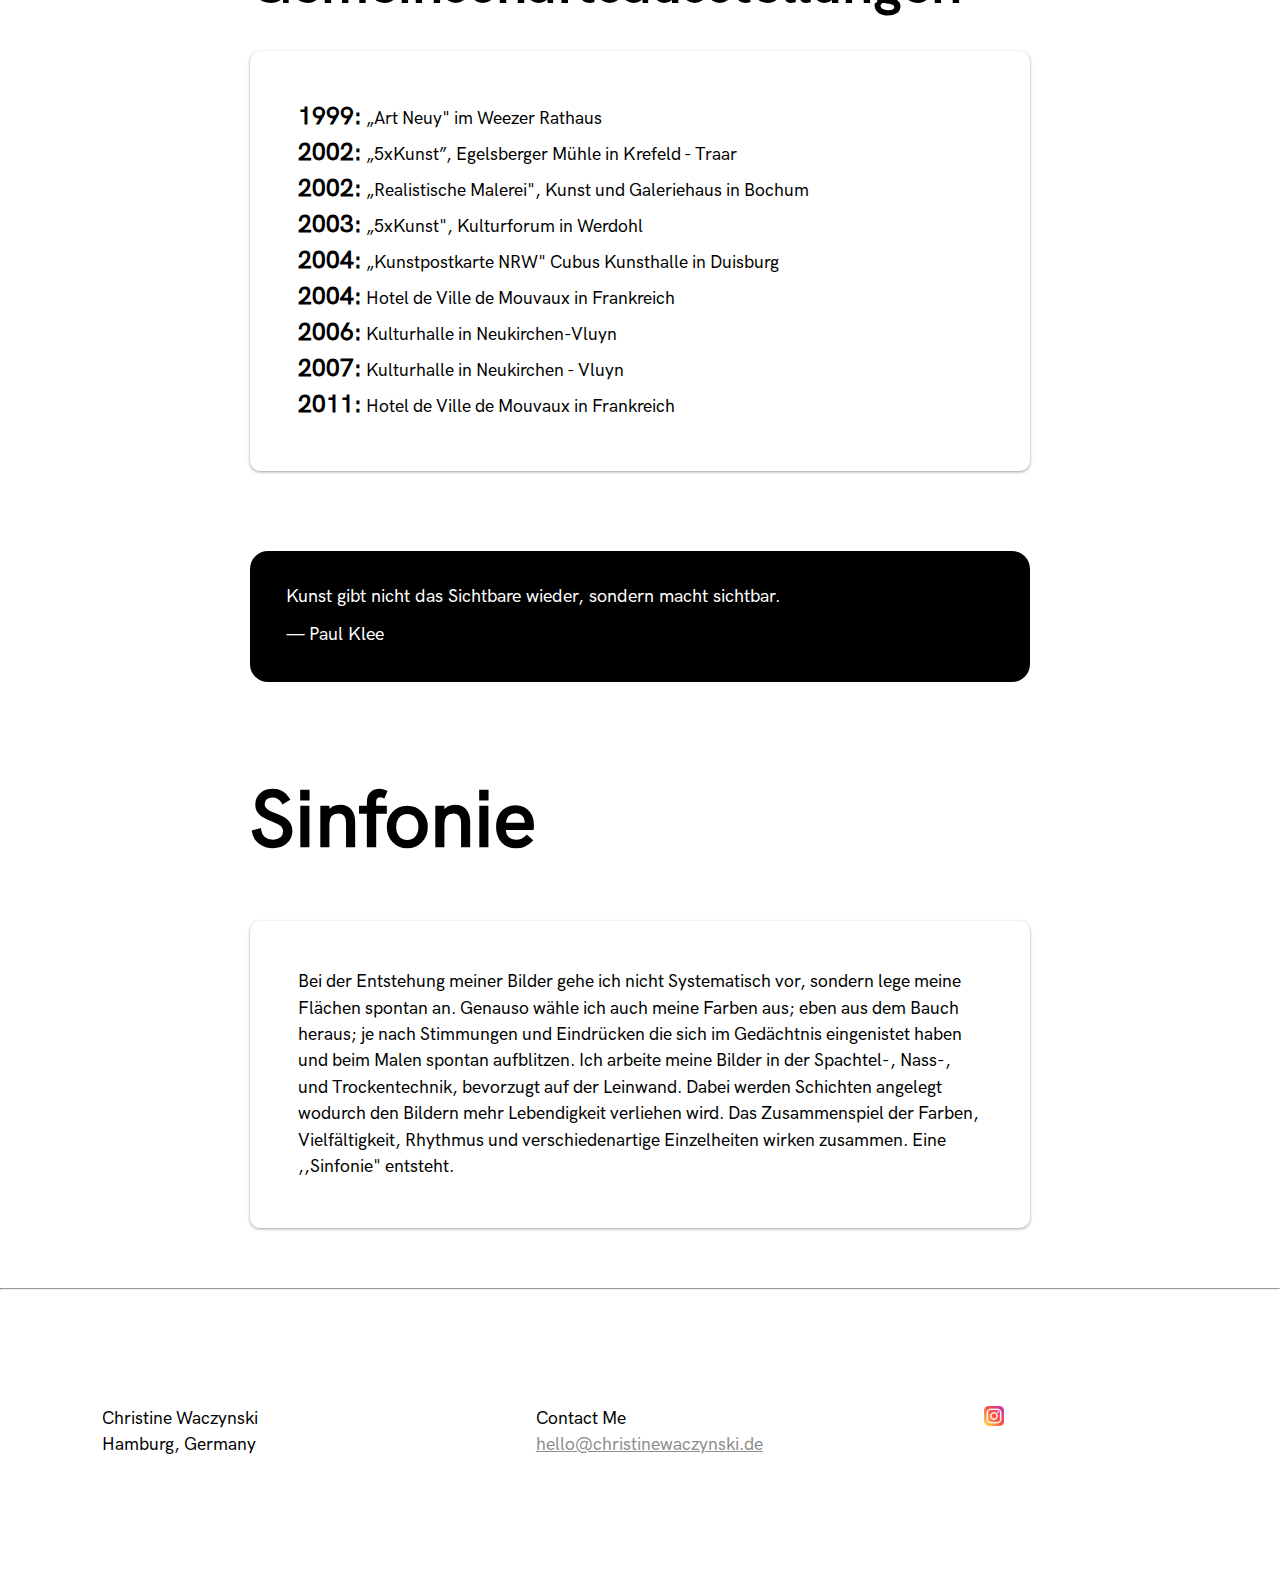
==== commit 7354c5ac: "Edit and Add Media Queries" ====
--- a/about.html
+++ b/about.html
@@ -144,6 +144,7 @@
                 </p>
             </div>
         </section>
+        <hr>
 
         <!-- Footer -->
         <Footer class="footer">
--- a/assets/css/styles.css
+++ b/assets/css/styles.css
@@ -1,126 +1,127 @@
 /* Root */
 @font-face {
-  font-family: HKGrotesk;
-  src: url("/Fonts/HKGrotesk-Medium.woff") format("woff");
+	font-family: HKGrotesk;
+	src: url("/Fonts/HKGrotesk-Medium.woff") format("woff");
 }
 
 * {
-  padding: 0;
-  margin: 0;
-  box-sizing: border-box;
+	padding: 0;
+	margin: 0;
+	box-sizing: border-box;
 }
 
 body {
-  font-family: HKGrotesk;
-  font-size: 18px;
+	font-family: HKGrotesk;
+	font-size: 18px;
 }
 
 /* Navbar Section */
 nav {
-  position: fixed;
-  width: 100%;
-  z-index: 999;
-  /*height: 85px;*/
-  line-height: 120px;
+	position: fixed;
+	width: 100%;
+	z-index: 999;
+	/*height: 85px;*/
+	line-height: 120px;
 }
 
 nav .wrapper {
-  position: relative;
-  max-width: 1140px;
-  padding: 0 30px;
-  margin: auto;
-  display: flex;
-  align-items: center;
-  justify-content: space-between;
+	position: relative;
+	max-width: 1140px;
+	padding: 0 30px;
+	margin: auto;
+	display: flex;
+	align-items: center;
+	justify-content: space-between;
 }
 
 .wrapper .logo a {
-  color: #000000;
-  text-decoration: none;
-  font-size: 27px;
+	color: #000000;
+	text-decoration: none;
+	font-size: 27px;
 }
 
 .nav-links {
-  display: inline-flex;
+	display: inline-flex;
 }
 
 .nav-links li {
-  list-style: none;
+	list-style: none;
 }
 
 a {
-  color: #000000;
-  text-decoration: none;
-  font-size: 18px;
-  font-weight: 500;
-  padding: 9px 15px;
-  border-radius: 5px;
-  transition: all 0.3s ease;
-  letter-spacing: 0.1em;
-  position: relative;
+	color: #000000;
+	text-decoration: none;
+	font-size: 18px;
+	font-weight: 500;
+	padding: 9px 15px;
+	border-radius: 5px;
+	transition: all 0.3s ease;
+	letter-spacing: 0.1em;
+	position: relative;
 }
 a:after {    
-  background: none repeat scroll 0 0 transparent;
-  bottom: 0;
-  content: "";
-  display: block;
-  height: 2px;
-  left: 50%;
-  position: absolute;
-  background: #000;
-  transition: width 0.3s ease 0s, left 0.3s ease 0s;
-  width: 0;
+	background: none repeat scroll 0 0 transparent;
+	bottom: 0;
+	content: "";
+	display: block;
+	height: 2px;
+	left: 50%;
+	position: absolute;
+	background: #000;
+	transition: width 0.3s ease 0s, left 0.3s ease 0s;
+	width: 0;
 }
 a:hover:after { 
-  width: 100%; 
-  left: 0; 
+	width: 100%; 
+	left: 0; 
 }
 
 .socials > a > img {
-  width: 20px;
-  height: 20px;
+	width: 20px;
+	height: 20px;
 }
 
 /* Footer Section */
 /*footer {
-  display: flex;
-  flex-direction: column;
-  justify-content: center;
-  align-items: center;
-  font-size: 0.8rem;
-  font-weight: 100;
-  padding-top: 1rem;
+	display: flex;
+	flex-direction: column;
+	justify-content: center;
+	align-items: center;
+	font-size: 0.8rem;
+	font-weight: 100;
+	padding-top: 1rem;
 }*/
 
 /* MEDIA QUERIES */
-@media screen and (max-width: 640px) {
-  .wrapper .logo a {
-    font-size: 22px;
-  }
+/* ---------- Small Phones to Small Tablets ---------- */
+@media screen and (max-width: 768px) {
+	.wrapper .logo a {
+		font-size: 22px;
+	}
 
-  /* Links */
-  a {
-    font-size: 14px;
-    padding: 1px 15px;
-  }
+	/* Links */
+	a {
+		font-size: 14px;
+		padding: 1px 15px;
+	}
 
-  /* Footer Section */
-  /* .footer .row .col {
-	  padding: 6%;
-	  font-size: 100%;
-  } */
+	/* Footer Section */
+	/* .footer .row .col {
+		padding: 6%;
+		font-size: 100%;
+	} */
 }
 
-@media screen and (max-width: 375px) {
-  /* Header */
-  header {
+/* --------- Small Phones to Small Tablets --------- */
+@media only screen and (max-width: 480px) {
+	header {
     height: 5vh;
   }
 
   /* Navbar Section */
   nav {
     line-height: 70px;
-    width: 105vw;
+    width: 100vw;
   }
   
   nav .wrapper {
@@ -129,28 +130,57 @@
   
   .wrapper .logo a {
     font-size: 16px;
-    margin-left: -20px;
+    /* margin-left: -20px; */
   }
 
   /* Links */
   a {
     font-size: 12px;
-    padding: 0px 4px;
+    padding: 0px 6px;
   }
   
   .socials > a > img {
     width: 15px;
     height: 15px;
   }
-  
-  /* .container {
-    column-count: 1;
-  } */
-  
-  /* Footer Section */
-  /* .footer .row .col {
-	  padding: 6%;
-	  font-size: 100%;
-  } */
 }
 
+@media only screen and (max-width: 375px) {
+	/* Header */
+	header {
+		height: 5vh;
+	}
+
+	/* Navbar Section */
+	nav {
+		line-height: 70px;
+		width: 105vw;
+	}
+	
+	nav .wrapper {
+		padding: 0 28px;
+	}
+	
+	.wrapper .logo a {
+		font-size: 16px;
+		margin-left: -20px;
+	}
+
+	/* Links */
+	a {
+		font-size: 12px;
+		padding: 0px 4px;
+	}
+	
+	.socials > a > img {
+		width: 15px;
+		height: 15px;
+	}
+	
+	/* Footer Section */
+	/* .footer .row .col {
+		padding: 6%;
+		font-size: 100%;
+	} */
+}
+
--- a/assets/css/about.css
+++ b/assets/css/about.css
@@ -158,9 +158,175 @@
 
 
 /* --------- MEDIA QUERIES ---------- */
-@media screen and (max-width: 640px){
+/* --------- Small Tablets to Big Tablets -------- */
+@media only screen and (max-width: 1024px) {
 	section {
 		padding: 20px 45px;
+	}
+
+	section > div {
+		padding: 4rem 4rem;
+		box-shadow: rgba(60, 64, 67, 0.3) 0px 1px 2px 0px,
+		rgba(60, 64, 67, 0.15) 0px 1px 3px 1px;
+		border-radius:10px;
+		margin-bottom: 2.5rem;
+	}
+
+	/* Header */
+	header {
+		height: 10vh;
+	}
+
+	h1 {
+		font-size: 3rem;
+		text-align: center;
+	}
+
+	h2 {
+		font-size: 2.5rem;
+		padding-bottom: 2rem;
+	}
+
+	h3 {
+		font-size: 2rem;
+		font-weight: 800;
+		padding-top: 1rem;
+	}
+
+	p {
+		font-size: 1.5rem;
+	}
+
+	.wrapper > .logo > a {
+		font-size: 2rem;
+		font-weight: normal;
+	}
+
+	/* Links */
+	a {
+		font-size: 16px;
+		padding: 1px 15px;
+	}
+
+	/* Footer Section */
+	.footer .row .col {
+		padding: 6%;
+		font-size: 100%;
+	}
+}
+
+/* --------- Small Phones to Small Tablets --------- */
+@media only screen and (max-width: 768px){
+	section {
+		padding: 20px 45px;
+	}
+
+	section > div {
+		padding: 4rem 4rem;
+		box-shadow: rgba(60, 64, 67, 0.3) 0px 1px 2px 0px,
+		rgba(60, 64, 67, 0.15) 0px 1px 3px 1px;
+		border-radius:10px;
+		margin-bottom: 2.5rem;
+	}
+
+	/* Header */
+	header {
+		height: 10vh;
+	}
+
+	h1 {
+		font-size: 3rem;
+		text-align: center;
+	}
+
+	h2 {
+		font-size: 2.5rem;
+		padding-bottom: 2rem;
+	}
+
+	h3 {
+		font-size: 2rem;
+		font-weight: 800;
+		padding-top: 1rem;
+	}
+
+	p {
+		font-size: 1.5rem;
+	}
+
+	.wrapper > .logo > a {
+		font-size: 2rem;
+		font-weight: normal;
+	}
+
+	/* Links */
+	a {
+		font-size: 16px;
+		padding: 1px 15px;
+	}
+
+	/* Footer Section */
+	.footer .row .col {
+		padding: 3%;
+		font-size: 90%;
+	}
+}
+
+/* --------- Small Phones to Small Tablets --------- */
+@media only screen and (max-width: 480px) {
+	header {
+    	height: 10vh;
+  	}
+
+  	/* Navbar Section */
+  	nav {
+    	line-height: 70px;
+    	width: 100vw;
+  	}
+  
+  	nav .wrapper {
+    	padding: 0 28px;
+  	}
+  
+  	.wrapper .logo a {
+    	font-size: 18px;
+		font-weight: normal;
+  	}
+
+  	/* Links */
+  	a {
+    	font-size: 12px;
+    	padding: 0px 6px;
+  	}
+  
+  	.socials > a > img {
+    	width: 15px;
+    	height: 15px;
+  	}
+
+	section {
+		padding: 10px 25px;
+		overflow: hidden;
+	}
+
+	h1 {
+		text-align: center;
+	}
+
+	p {
+		font-size: 1rem;
+	}
+
+  	/* Footer Section */
+	.footer .row .col {
+		text-align: center;
+		font-size: 100%;
+	}
+}
+
+@media only screen and (max-width: 375px){
+	section {
+		padding: 10px 25px;
 	}
 
 	section > div {
@@ -178,61 +344,8 @@
 
 	h1 {
 		font-size: 2.5rem;
-	}
-
-	h2 {
-		font-size: 2rem;
-		padding-bottom: 2rem;
-	}
-
-	h3 {
-		font-size: 1.5rem;
-		font-weight: 800;
-		padding-top: 1rem;
-	}
-
-	p {
-		font-size: 1rem;
-	}
-
-	.wrapper > .logo > a {
-		font-size: 1.5rem;
-	}
-
-	/* Links */
-	a {
-		font-size: 14px;
-		padding: 1px 15px;
-	}
-
-	/* Footer Section */
-	.footer .row .col {
-		padding: 3%;
-		font-size: 90%;
-	}
-}
-
-@media screen and (max-width: 375px){
-	section {
-		padding: 10px 25px;
-	}
-
-	section > div {
-		padding: 2rem 2rem;
-		box-shadow: rgba(60, 64, 67, 0.3) 0px 1px 2px 0px,
-		rgba(60, 64, 67, 0.15) 0px 1px 3px 1px;
-		border-radius:10px;
-		margin-bottom: 2.5rem;
-	}
-
-	/* Header */
-	header {
-		height: 10vh;
-	}
-
-	h1 {
-		font-size: 2.5rem;
-		font-weight: normal;
+		font-weight: normal;
+		text-align: center;
 	}
 
 	h2 {
@@ -248,7 +361,7 @@
 	}
 
 	p {
-		font-size: .8rem;
+		font-size: 1rem;
 	}
 
 	/* Navbar Section */
@@ -285,7 +398,7 @@
 
 	/* Footer Section */
 	.footer .row .col {
-		padding: 6%;
 		font-size: 100%;
-	}
-}
+		text-align: center;
+	}
+}
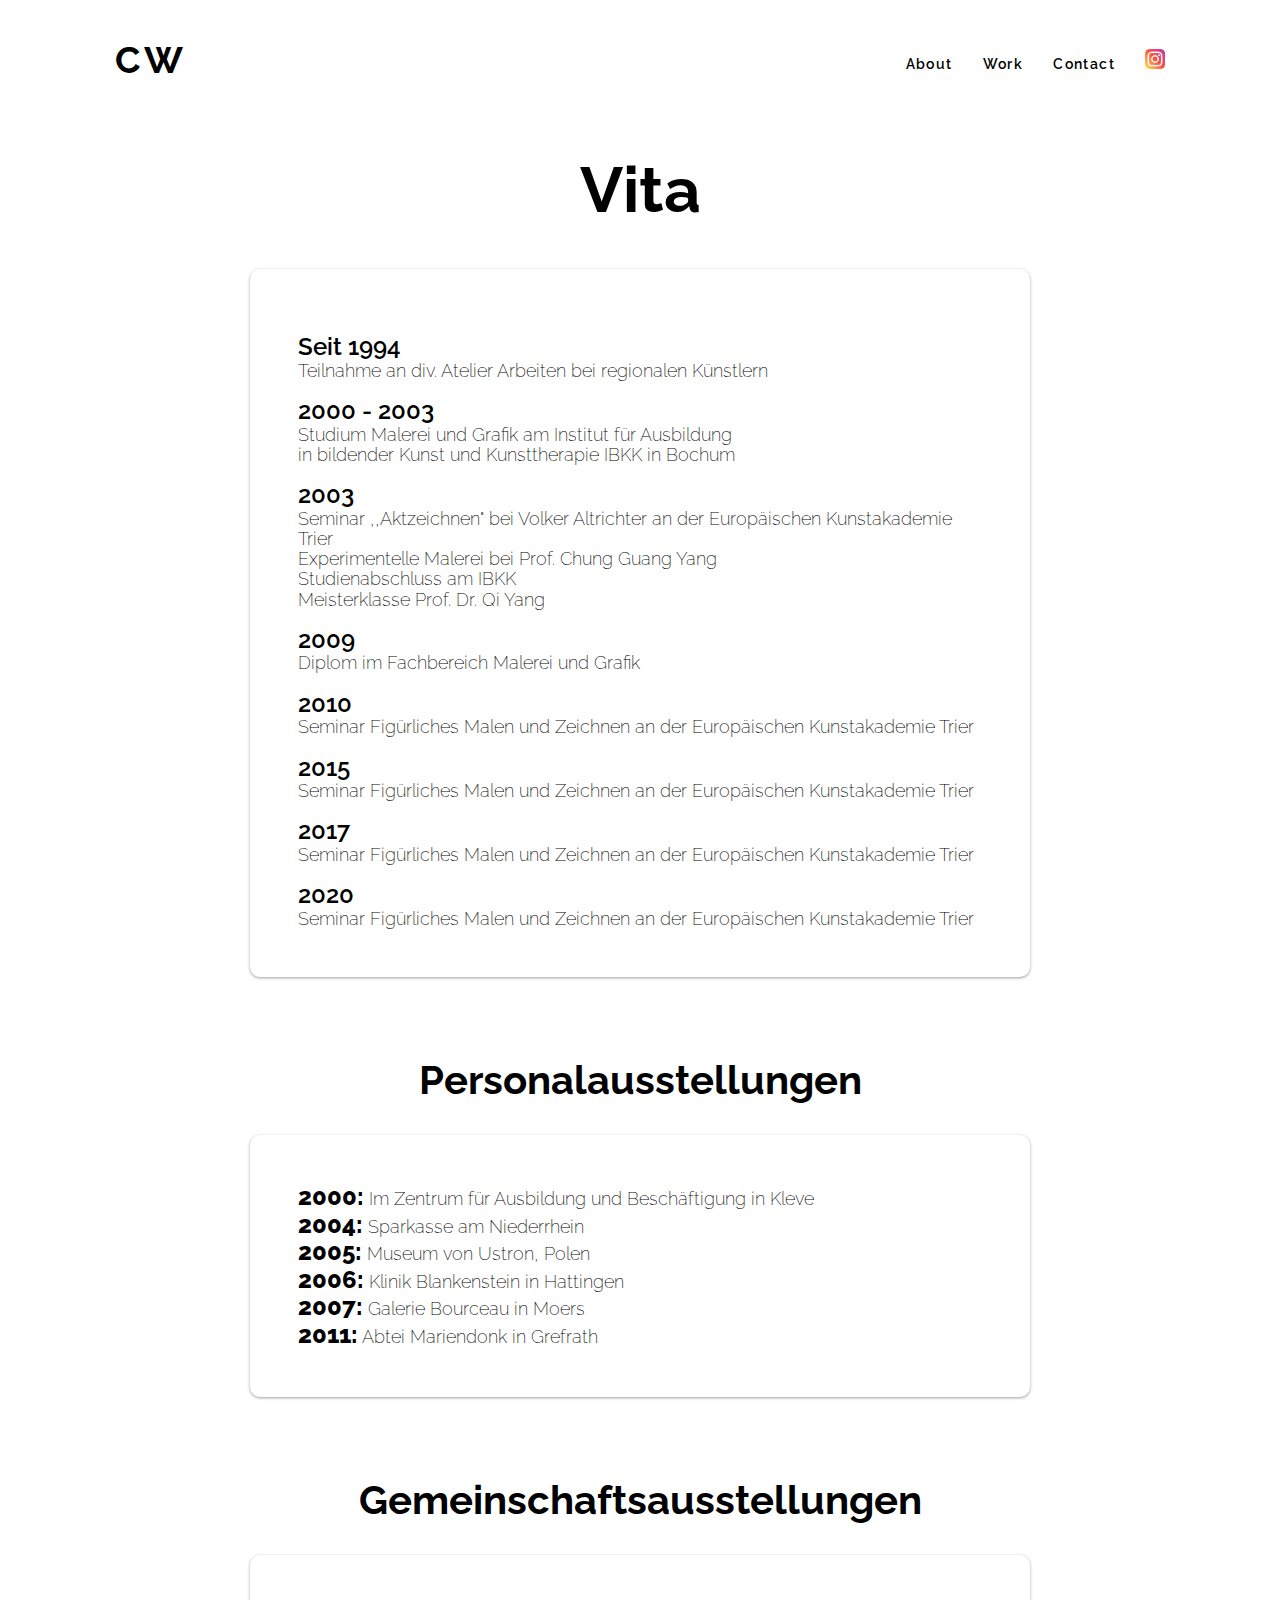
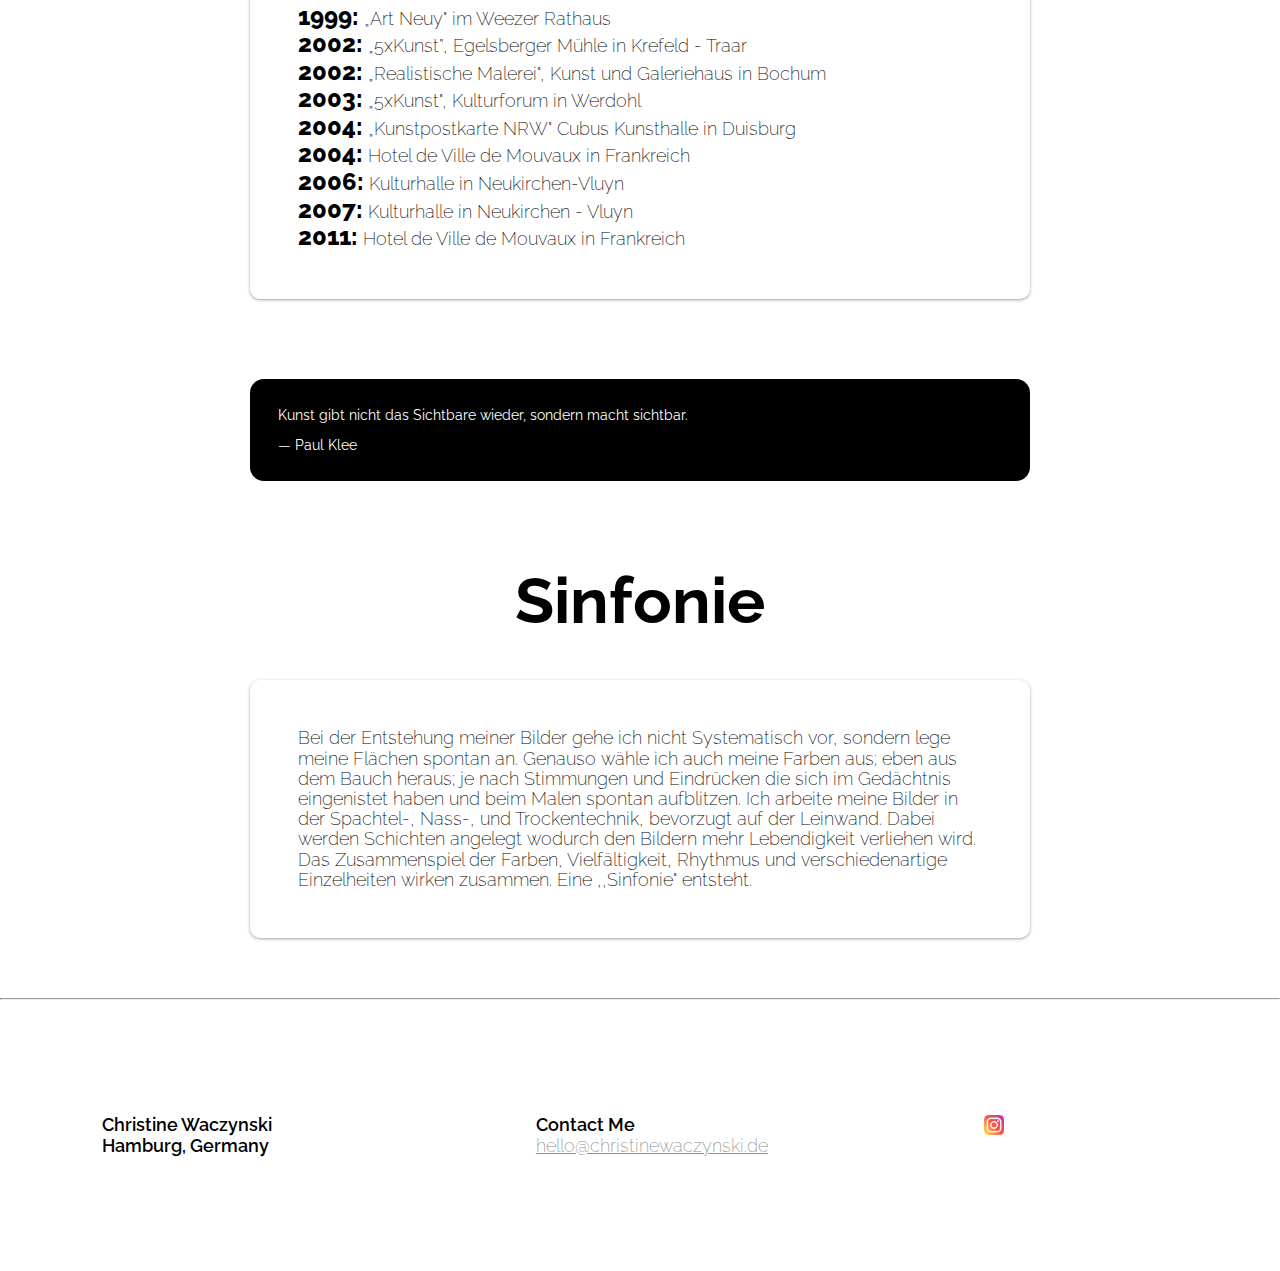
==== commit 5803c562: "Change Font" ====
--- a/about.html
+++ b/about.html
@@ -8,6 +8,10 @@
         <meta name="photos" content="index, follow" />
         <meta name="description" content="Art" />
         <title>Christine Waczynski | About</title>
+
+        <!-- Fonts -->
+        <link href="https://fonts.googleapis.com/css2?family=Raleway:wght@100;200;300;400;500;600&display=swap" rel="stylesheet">
+
         <!-- Normalize CSS -->
         <link rel="stylesheet" href="./assets/css/vendor/normalize.css">
 
@@ -26,7 +30,7 @@
         <header>
             <nav>
                 <div class="wrapper">
-                    <div class="logo"><a href="index.html">Christine Waczynski</a></div>
+                    <div class="logo"><a href="index.html">CW</a></div>
                     <ul class="nav-links">
                         <li><a href="about.html">About</a></li>
                         <li><a href="work.html">Work</a></li>
@@ -73,8 +77,18 @@
                 <h3>2010</h3>
                 <p>Seminar Figürliches Malen und Zeichnen an der Europäischen Kunstakademie Trier
                 </p>
-                <p>Acryl auf Leinwand 70 x 70 cm</p>
-                <p>„Kunst gibt nicht das Sichtbare wieder, sondern macht sichtbar” Paul Kies</p>
+
+                <h3>2015</h3>
+                <p>Seminar Figürliches Malen und Zeichnen an der Europäischen Kunstakademie Trier
+                </p>
+
+                <h3>2017</h3>
+                <p>Seminar Figürliches Malen und Zeichnen an der Europäischen Kunstakademie Trier
+                </p>
+
+                <h3>2020</h3>
+                <p>Seminar Figürliches Malen und Zeichnen an der Europäischen Kunstakademie Trier
+                </p>
             </div>
         </section>
 
--- a/assets/css/styles.css
+++ b/assets/css/styles.css
@@ -1,9 +1,4 @@
 /* Root */
-@font-face {
-	font-family: HKGrotesk;
-	src: url("/Fonts/HKGrotesk-Medium.woff") format("woff");
-}
-
 * {
 	padding: 0;
 	margin: 0;
@@ -11,8 +6,8 @@
 }
 
 body {
-	font-family: HKGrotesk;
-	font-size: 18px;
+	font-family: 'Raleway', sans-serif;
+	font-size: 14px;
 }
 
 /* Navbar Section */
@@ -20,7 +15,6 @@
 	position: fixed;
 	width: 100%;
 	z-index: 999;
-	/*height: 85px;*/
 	line-height: 120px;
 }
 
@@ -37,7 +31,8 @@
 .wrapper .logo a {
 	color: #000000;
 	text-decoration: none;
-	font-size: 27px;
+	font-size: 37px;
+	font-weight: 700;
 }
 
 .nav-links {
@@ -51,8 +46,7 @@
 a {
 	color: #000000;
 	text-decoration: none;
-	font-size: 18px;
-	font-weight: 500;
+	font-weight: 600;
 	padding: 9px 15px;
 	border-radius: 5px;
 	transition: all 0.3s ease;
@@ -72,7 +66,7 @@
 	width: 0;
 }
 a:hover:after { 
-	width: 100%; 
+	width: 90%;
 	left: 0; 
 }
 
@@ -94,6 +88,26 @@
 
 /* MEDIA QUERIES */
 /* ---------- Small Phones to Small Tablets ---------- */
+@media screen and (max-width: 810px) {
+	.wrapper .logo a {
+		font-size: 42px;
+		font-weight: 600;
+	}
+
+	/* Links */
+	a {
+		/*font-size: 1px;*/
+		font-weight: 400;
+		padding: 1px 15px;
+	}
+
+	/* Footer Section */
+	/* .footer .row .col {
+		padding: 6%;
+		font-size: 100%;
+	} */
+}
+
 @media screen and (max-width: 768px) {
 	.wrapper .logo a {
 		font-size: 22px;
@@ -145,16 +159,114 @@
   }
 }
 
-@media only screen and (max-width: 375px) {
+@media only screen and (max-width: 428px) {
+	header {
+    height: 10vh;
+  }
+
+  /* Navbar Section */
+  nav {
+    line-height: 70px;
+    width: 100vw;
+  }
+  
+  nav .wrapper {
+    padding: 0 30px;
+  }
+  
+  .wrapper .logo a {
+   	font-size: 23px;
+		font-weight: 600;
+  }
+
+  /* Links */
+  a {
+   	font-size: 13px;
+   	font-weight: 400;
+   	padding: 1px 5px;
+  }
+  
+  .socials > a > img {
+    width: 15px;
+    height: 15px;
+  }
+}
+
+@media only screen and (max-width: 414px) {
+	header {
+    height: 10vh;
+  }
+
+  /* Navbar Section */
+  nav {
+    line-height: 70px;
+    width: 100vw;
+  }
+  
+  nav .wrapper {
+    padding: 0 30px;
+  }
+  
+  .wrapper .logo a {
+   	font-size: 23px;
+		font-weight: 600;
+  }
+
+  /* Links */
+  a {
+   	font-weight: 400;
+   	padding: 1px 5px;
+  }
+  
+  .socials > a > img {
+    width: 15px;
+    height: 15px;
+  }
+}
+
+
+@media only screen and (max-width: 412px) {
+	header {
+    height: 10vh;
+  }
+
+  /* Navbar Section */
+  nav {
+    line-height: 70px;
+    width: 100vw;
+  }
+  
+  nav .wrapper {
+    padding: 0 28px;
+  }
+  
+  .wrapper .logo a {
+   	font-size: 23px;
+		font-weight: 600;
+  }
+
+  /* Links */
+  a {
+  	font-weight: 400;
+   	padding: 1px 5px;
+  }
+  
+  .socials > a > img {
+    width: 15px;
+    height: 15px;
+  }
+}
+
+@media only screen and (max-width: 390px) {
 	/* Header */
 	header {
-		height: 5vh;
+		height: 10vh;
 	}
 
 	/* Navbar Section */
 	nav {
 		line-height: 70px;
-		width: 105vw;
+		width: 100vw;
 	}
 	
 	nav .wrapper {
@@ -162,14 +274,15 @@
 	}
 	
 	.wrapper .logo a {
-		font-size: 16px;
-		margin-left: -20px;
+		font-size: 22px;
+		font-weight: 600;
 	}
 
 	/* Links */
 	a {
 		font-size: 12px;
-		padding: 0px 4px;
+		font-weight: 400;
+		padding: 1px 5px;
 	}
 	
 	.socials > a > img {
@@ -179,8 +292,128 @@
 	
 	/* Footer Section */
 	/* .footer .row .col {
+		font-size: 80%;
+		text-align: center;
+	} */
+}
+
+
+@media only screen and (max-width: 384px) {
+	/* Header */
+	header {
+		height: 10vh;
+	}
+
+	/* Navbar Section */
+	nav {
+		line-height: 70px;
+		width: 100vw;
+	}
+	
+	nav .wrapper {
+		padding: 0 28px;
+	}
+	
+	.wrapper .logo a {
+		font-size: 23px;
+		font-weight: 600;
+	}
+
+	/* Links */
+	a {
+		padding: 1px 5px;
+	}
+	
+	.socials > a > img {
+		width: 15px;
+		height: 15px;
+	}
+	
+	/* Footer Section */
+	/* .footer .row .col {
+		font-size: 80%;
+		text-align: center;
+	} */
+}
+
+
+@media only screen and (max-width: 375px) {
+	/* Header */
+	header {
+		height: 10vh;
+	}
+
+	/* Navbar Section */
+	nav {
+		line-height: 70px;
+		width: 100vw;
+	}
+	
+	nav .wrapper {
+		padding: 0 30px;
+	}
+	
+	.wrapper .logo a {
+		font-size: 23px;
+		font-weight: 600;
+	}
+
+	/* Links */
+	a {
+		font-size: 12px;
+		font-weight: 400;
+		padding: 1px 5px;
+	}
+	
+	.socials > a > img {
+		width: 15px;
+		height: 15px;
+	}
+	
+	/* Footer Section */
+	/* .footer .row .col {
 		padding: 6%;
 		font-size: 100%;
 	} */
 }
 
+@media only screen and (max-width: 360px) {
+	/* Header */
+	header {
+		height: 10vh;
+	}
+
+	/* Navbar Section */
+	nav {
+		line-height: 70px;
+		width: 100vw;
+	}
+	
+	nav .wrapper {
+		padding: 0 28px;
+	}
+	
+	.wrapper .logo a {
+		font-size: 20px;
+		font-weight: 600;
+	}
+
+	/* Links */
+	a {
+		font-size: 12px;
+		font-weight: 400;
+		padding: 1px 5px;
+	}
+	
+	.socials > a > img {
+		width: 15px;
+		height: 15px;
+	}
+	
+	/* Footer Section */
+	/* .footer .row .col {
+		font-size: 80%;
+		text-align: center;
+	} */
+}
+
--- a/assets/css/about.css
+++ b/assets/css/about.css
@@ -1,7 +1,12 @@
 * {
-		padding: 0;
-		margin: 0;
-		box-sizing: border-box;
+	padding: 0;
+	margin: 0;
+	box-sizing: border-box;
+}
+
+body {
+	font-family: 'Raleway', sans-serif;
+	font-size: 14px;
 }
 
 section {
@@ -17,24 +22,26 @@
 }
 
 h1 {
-	font-size: 5rem;
+	font-size: 4rem;
+	text-align: center;
 }
 
 h2 {
-	font-size: 3.5rem;
+	font-size: 2.5rem;
+	text-align: center;
 	padding-bottom: 2rem;
 }
 
 h3 {
-		font-size: 2rem;
-		font-weight: 800;
-		/* padding-bottom: 0.5rem; */
-		padding-top: 1rem;
+	font-size: 1.5rem;
+	font-weight: 600;
+	padding-top: 1rem;
 }
 
 p {
-		font-size: 1.1rem;
-		font-weight: light;
+	font-size: 1.1rem;
+	font-weight: 200;
+	list-style: 1.5;
 }
 
 /* Header */
@@ -63,8 +70,8 @@
 
 .wrapper .logo a {
 	text-decoration: none;
-	font-size: 27px;
-	font-weight: bold;
+	font-size: 37px;
+	font-weight: 700;
 }
 
 .nav-links {
@@ -78,8 +85,7 @@
 a {
 	color: #000000;
 	text-decoration: none;
-	font-size: 18px;
-	font-weight: 500;
+	font-weight: 600;
 	padding: 9px 15px;
 	border-radius: 5px;
 	transition: all 0.3s ease;
@@ -101,17 +107,13 @@
 }
 
 a:hover:after { 
-	width: 100%; 
+	width: 85%;
 	left: 0; 
 }
 
-p {
-	line-height: 1.5;
-}
-
 .exhibitions {
-		font-size: 1.5rem;
-		font-weight: 800;
+	font-size: 1.5rem;
+	font-weight: 800;
 }
 
 
@@ -123,6 +125,7 @@
 	padding: 1em;
 	border-radius: 1em;
 }
+
 .quote figcaption,
 .quote blockquote {
 	margin: 1em;
@@ -131,11 +134,12 @@
 /* -------- Footer Section ------ */
 .footer .row .col {
 	padding: 8%;
-	font-size: 120%;
+	font-size: 100%;
 }
 
 .footer__section {
 	color: #000000;
+	font-weight: 600;
 }
 
 .contacts {
@@ -195,6 +199,7 @@
 
 	p {
 		font-size: 1.5rem;
+		font-weight: 200;
 	}
 
 	.wrapper > .logo > a {
@@ -212,6 +217,180 @@
 	.footer .row .col {
 		padding: 6%;
 		font-size: 100%;
+	}
+
+	.footer__section {
+		font-weight: 600;
+	}
+}
+
+@media only screen and (max-width: 812px) {
+	header {
+    	height: 10vh;
+  	}
+
+  	/* Navbar Section */
+  	nav {
+    	line-height: 70px;
+    	width: 100vw;
+  	}
+  
+  	nav .wrapper {
+    	padding: 0 28px;
+  	}
+  
+  	.wrapper .logo a {
+    	font-size: 27px;
+		font-weight: 500;
+  	}
+
+  	/* Links */
+  	a {
+    	font-size: 16px;
+    	padding: 1px 6px;
+  	}
+  
+  	.socials > a > img {
+    	width: 15px;
+    	height: 15px;
+  	}
+
+	section {
+		padding: 10px 25px;
+		overflow: hidden;
+	}
+
+	section > div {
+		padding: 3rem 3rem;
+	}
+
+	h1 {
+		font-size: 4rem;
+		text-align: center;
+		font-weight: normal;
+	}
+
+	h2 {
+		font-size: 3rem;
+		font-weight: normal;
+		padding-bottom: 2rem;
+		text-align: center;
+	}
+
+	h3 {
+		font-size: 2rem;
+		font-weight: 800;
+		padding-top: 1rem;
+	}
+
+	p {
+		font-size: 1.6rem;
+		font-weight: 200;
+	}
+
+	.exhibitions {
+    	font-size: 2rem;
+    	font-weight: 800;
+	}
+
+	.quote figcaption, .quote blockquote {
+		font-size: 1.5rem;
+	}
+
+  	/* Footer Section */
+	.footer .row .col {
+		padding: 3.5%;
+		font-size: 100%;
+	}
+
+	.footer__section {
+		font-weight: 600;
+	}
+}
+
+@media only screen and (max-width: 810px) {
+	header {
+    	height: 10vh;
+  	}
+
+  	/* Navbar Section */
+  	nav {
+    	line-height: 90px;
+    	width: 100vw;
+  	}
+
+  	nav .wrapper {
+    	padding: 0 28px;
+  	}
+
+  	.wrapper .logo a {
+    	font-size: 37px;
+		font-weight: 700;
+  	}
+
+  	/* Links */
+  	a {
+  		font-size: 1rem;
+  		font-weight: 400;
+    	padding: 1px 8px;
+  	}
+
+  	.socials > a > img {
+    	width: 15px;
+    	height: 15px;
+  	}
+
+	section {
+		padding: 10px 25px;
+		overflow: hidden;
+	}
+
+	section > div {
+		padding: 3rem 3rem;
+	}
+
+	h1 {
+		font-size: 3rem;
+		text-align: center;
+		font-weight: 600;
+	}
+
+	h2 {
+		font-size: 2.5rem;
+		font-weight: 600;
+		padding-bottom: 2rem;
+		text-align: center;
+	}
+
+	h3 {
+		font-size: 1.5rem;
+		font-weight: 600;
+		padding-top: 1rem;
+	}
+
+	p {
+		font-size: 1.1rem;
+		font-weight: 200;
+	}
+
+	.exhibitions {
+    	font-size: 1.5rem;
+    	font-weight: 600;
+	}
+
+	.quote blockquote, .quote figcaption {
+		font-size: 1.1rem;
+		font-weight: 100;
+	}
+
+  	/* Footer Section */
+	.footer .row .col {
+		padding: 3.5%;
+		font-size: 100%;
+	}
+
+	.footer__section {
+		font-weight: 600;
 	}
 }
 
@@ -252,6 +431,7 @@
 
 	p {
 		font-size: 1.5rem;
+		font-weight: 200;
 	}
 
 	.wrapper > .logo > a {
@@ -270,6 +450,10 @@
 		padding: 3%;
 		font-size: 90%;
 	}
+
+	.footer__section {
+		font-weight: 600;
+	}
 }
 
 /* --------- Small Phones to Small Tablets --------- */
@@ -315,6 +499,7 @@
 
 	p {
 		font-size: 1rem;
+		font-weight: 200;
 	}
 
   	/* Footer Section */
@@ -322,9 +507,257 @@
 		text-align: center;
 		font-size: 100%;
 	}
-}
-
-@media only screen and (max-width: 375px){
+
+	.footer__section {
+		font-weight: 600;
+	}
+}
+
+@media only screen and (max-width: 428px) {
+	header {
+    	height: 10vh;
+  	}
+
+  	/* Navbar Section */
+  	nav {
+    	line-height: 70px;
+    	width: 100vw;
+  	}
+  
+  	nav .wrapper {
+    	padding: 0 25px;
+  	}
+  
+  	.wrapper .logo a {
+    	font-size: 23px;
+		font-weight: 600;
+  	}
+
+  	/* Links */
+  	a {
+    	padding: 1px 6px;
+  	}
+  
+  	.socials > a > img {
+    	width: 15px;
+    	height: 15px;
+  	}
+
+	section {
+		padding: 10px 20px;
+		overflow: hidden;
+	}
+
+	section > div {
+		padding: 2rem 2rem;
+	}
+
+	h1 {
+		font-size: 2.5rem;
+		text-align: center;
+		font-weight: 600;
+	}
+
+	h2 {
+		font-size: 1.8rem;
+		font-weight: 600;
+		padding-bottom: 2rem;
+		text-align: center;
+	}
+
+	h3 {
+		font-size: 1.5rem;
+		font-weight: 600;
+		padding-top: 1rem;
+	}
+
+	p {
+		font-size: 1rem;
+		font-weight: 200;
+	}
+
+	.exhibitions {
+    	font-size: 1.5rem;
+    	font-weight: 600;
+	}
+
+  	/* Footer Section */
+	.footer .row .col {
+		text-align: center;
+		font-size: 100%;
+	}
+
+	.footer__section {
+		font-weight: 600;
+	}
+}
+
+@media only screen and (max-width: 414px) {
+	header {
+    	height: 10vh;
+  	}
+
+  	/* Navbar Section */
+  	nav {
+    	line-height: 70px;
+    	width: 100vw;
+  	}
+  
+  	nav .wrapper {
+    	padding: 0 20px;
+  	}
+  
+  	.wrapper .logo a {
+    	font-size: 20px;
+		font-weight: 600;
+  	}
+
+  	/* Links */
+  	a {
+    	font-size: 12px;
+    	font-weight: 200;
+    	padding: 1px 5px;
+  	}
+  
+  	.socials > a > img {
+    	width: 15px;
+    	height: 15px;
+  	}
+
+	section {
+		padding: 10px 20px;
+		overflow: hidden;
+	}
+
+	section > div {
+		padding: 2rem 2rem;
+	}
+
+	h1 {
+		font-size: 2.5rem;
+		text-align: center;
+		font-weight: 600;
+	}
+
+	h2 {
+		font-size: 1.8rem;
+		font-weight: 600;
+		padding-bottom: 2rem;
+		text-align: center;
+	}
+
+	h3 {
+		font-size: 1.3rem;
+		font-weight: 600;
+		padding-top: 1rem;
+	}
+
+	p {
+		font-size: 1rem;
+		font-weight: 200;
+	}
+
+	.exhibitions {
+    	font-size: 1.3rem;
+    	font-weight: 600;
+	}
+
+  	/* Footer Section */
+	.footer .row .col {
+		text-align: center;
+		font-size: 100%;
+	}
+
+	.footer__section {
+		font-weight: 600;
+	}
+}
+
+@media only screen and (max-width: 412px) {
+	header {
+    	height: 10vh;
+  	}
+
+  	/* Navbar Section */
+  	nav {
+    	line-height: 70px;
+    	width: 100vw;
+  	}
+  
+  	nav .wrapper {
+    	padding: 0 20px;
+  	}
+  
+  	.wrapper .logo a {
+    	font-size: 21px;
+		font-weight: 700;
+  	}
+
+  	/* Links */
+  	a {
+    	font-size: 12px;
+    	padding: 1px 6px;
+  	}
+  
+  	.socials > a > img {
+    	width: 15px;
+    	height: 15px;
+  	}
+
+	section {
+		padding: 10px 20px;
+		overflow: hidden;
+	}
+
+	section > div {
+		padding: 2rem 2rem;
+	}
+
+	h1 {
+		font-size: 3rem;
+		text-align: center;
+		font-weight: 600;
+	}
+
+	h2 {
+		font-size: 1.8rem;
+		font-weight: 600;
+		padding-bottom: 2rem;
+		text-align: center;
+	}
+
+	h3 {
+		font-size: 1.3rem;
+		font-weight: 600;
+		padding-top: 1rem;
+	}
+
+	p {
+		font-size: .9rem;
+		font-weight: 200;
+	}
+
+	.exhibitions {
+    	font-size: 1.3rem;
+    	font-weight: 600;
+	}
+
+	.quote > blockquote {
+		font-size: 1.1rem;
+	}
+
+  	/* Footer Section */
+	.footer .row .col {
+		text-align: center;
+		font-size: 100%;
+	}
+
+	.footer__section {
+		font-weight:  600;
+	}
+}
+
+@media only screen and (max-width: 390px){
 	section {
 		padding: 10px 25px;
 	}
@@ -344,13 +777,13 @@
 
 	h1 {
 		font-size: 2.5rem;
-		font-weight: normal;
+		font-weight: 600;
 		text-align: center;
 	}
 
 	h2 {
 		font-size: 1.5rem;
-		font-weight: normal;
+		font-weight: 600;
 		padding-bottom: 2rem;
 	}
 
@@ -360,13 +793,16 @@
 		padding-top: 1rem;
 	}
 
-	p {
-		font-size: 1rem;
+
+	/* Paragraph */
+	p {
+		font-size: .9rem;
+		font-weight: 200;
 	}
 
 	/* Navbar Section */
 	nav {
-    	width: 105vw;
+    	width: 100vw;
 		line-height: 90px;
   	}
   
@@ -375,19 +811,19 @@
   	}
   
   	.wrapper .logo a {
-    	font-size: 16px;
-		font-weight: normal;
-    	margin-left: -20px;
+    	font-size: 23px;
+		font-weight: 600;
   	}
 
 	/* Links */
   	a {
     	font-size: 12px;
-    	padding: 0px 4px;
+    	font-weight: 200;
+    	padding: 1px 5px;
   	}
 
 	.exhibitions {
-    	font-size: 1rem;
+    	font-size: 1.3rem;
     	font-weight: 800;
 	}
 
@@ -401,4 +837,257 @@
 		font-size: 100%;
 		text-align: center;
 	}
-}
+
+	.footer__section {
+		font-weight: 600;
+	}
+}
+
+@media only screen and (max-width: 384px){
+	section {
+		padding: 10px 25px;
+	}
+
+	section > div {
+		padding: 2rem 2rem;
+		box-shadow: rgba(60, 64, 67, 0.3) 0px 1px 2px 0px,
+		rgba(60, 64, 67, 0.15) 0px 1px 3px 1px;
+		border-radius:10px;
+		margin-bottom: 2.5rem;
+	}
+
+	/* Header */
+	header {
+		height: 10vh;
+	}
+
+	h1 {
+		font-size: 2.5rem;
+		font-weight: 600;
+		text-align: center;
+	}
+
+	h2 {
+		font-size: 1.5rem;
+		font-weight: 600;
+		padding-bottom: 2rem;
+	}
+
+	h3 {
+		font-size: 1.2rem;
+		font-weight: 600;
+		padding-top: 1rem;
+	}
+
+	p {
+		font-size: .9rem;
+		font-weight: 200;
+	}
+
+	/* Navbar Section */
+	nav {
+    	width: 100vw;
+		line-height: 80px;
+  	}
+
+  	nav .wrapper {
+    	padding: 0 25px;
+  	}
+
+  	.wrapper .logo a {
+    	font-size: 19px;
+		font-weight: 700;
+  	}
+
+	/* Links */
+  	a {
+    	font-size: 12px;
+    	padding: 1px 5px;
+  	}
+
+	.exhibitions {
+    	font-size: 1.2rem;
+    	font-weight: 600;
+	}
+
+	.socials > a > img {
+		width: 15px;
+		height: 15px;
+	}
+
+	/* Footer Section */
+	.footer .row .col {
+		font-size: 100%;
+		text-align: center;
+	}
+
+	.footer__section {
+		font-weight: 600;
+	}
+}
+
+@media only screen and (max-width: 375px){
+	section {
+		padding: 10px 25px;
+	}
+
+	section > div {
+		padding: 2rem 2rem;
+		box-shadow: rgba(60, 64, 67, 0.3) 0px 1px 2px 0px,
+		rgba(60, 64, 67, 0.15) 0px 1px 3px 1px;
+		border-radius:10px;
+		margin-bottom: 2.5rem;
+	}
+
+	/* Header */
+	header {
+		height: 10vh;
+	}
+
+	h1 {
+		font-size: 2rem;
+		font-weight: 600;
+		text-align: center;
+	}
+
+	h2 {
+		font-size: 1.5rem;
+		font-weight: 600;
+		padding-bottom: 2rem;
+	}
+
+	h3 {
+		font-size: 1.2rem;
+		font-weight: 600;
+		padding-top: 1rem;
+	}
+
+	p {
+		font-size: .9rem;
+		font-weight: 200;
+	}
+
+	/* Navbar Section */
+	nav {
+    	width: 100vw;
+		line-height: 70px;
+  	}
+  
+  	nav .wrapper {
+    	padding: 0 28px;
+  	}
+  
+  	.wrapper .logo a {
+    	font-size: 26px;
+		font-weight: 600;
+  	}
+
+	/* Links */
+  	a {
+    	font-weight: 400;
+    	padding: 1px 5px;
+  	}
+
+	.exhibitions {
+    	font-size: 1.2rem;
+    	font-weight: 600;
+	}
+
+	.socials > a > img {
+		width: 15px;
+		height: 15px;
+	}
+
+	/* Footer Section */
+	.footer .row .col {
+		font-size: 100%;
+		text-align: center;
+	}
+
+	.footer__section {
+		font-weight: 600;
+	}
+}
+
+@media only screen and (max-width: 360px){
+	section {
+		padding: 10px 25px;
+	}
+
+	section > div {
+		padding: 2rem 2rem;
+		box-shadow: rgba(60, 64, 67, 0.3) 0px 1px 2px 0px,
+		rgba(60, 64, 67, 0.15) 0px 1px 3px 1px;
+		border-radius:10px;
+		margin-bottom: 2.5rem;
+	}
+
+	/* Header */
+	header {
+		height: 10vh;
+	}
+
+	h1 {
+		font-size: 2.5rem;
+		font-weight: 600;
+		text-align: center;
+	}
+
+	h2 {
+		font-size: 1.5rem;
+		font-weight: 600;
+		padding-bottom: 2rem;
+	}
+
+	h3 {
+		font-size: 1.3rem;
+		font-weight: 600;
+		padding-top: 1rem;
+	}
+
+	p {
+		font-size: .9rem;
+		font-weight: 200;
+	}
+
+	/* Navbar Section */
+	nav {
+    	width: 103vw;
+		line-height: 90px;
+  	}
+
+  	nav .wrapper {
+    	padding: 0px 30px;
+  	}
+
+  	.wrapper .logo a {
+    	font-size: 19px;
+		font-weight: 700;
+  	}
+
+	/* Links */
+  	a {
+    	font-size: 12px;
+    	padding: 1px 6px;
+  	}
+
+	.exhibitions {
+    	font-size: 1.1rem;
+    	font-weight: 600;
+	}
+
+	.socials > a > img {
+		width: 15px;
+		height: 15px;
+	}
+
+	/* Footer Section */
+	.footer .row .col {
+		font-size: 80%;
+		text-align: center;
+	}
+
+	.footer__section {
+		font-weight: 600;
+	}
+}
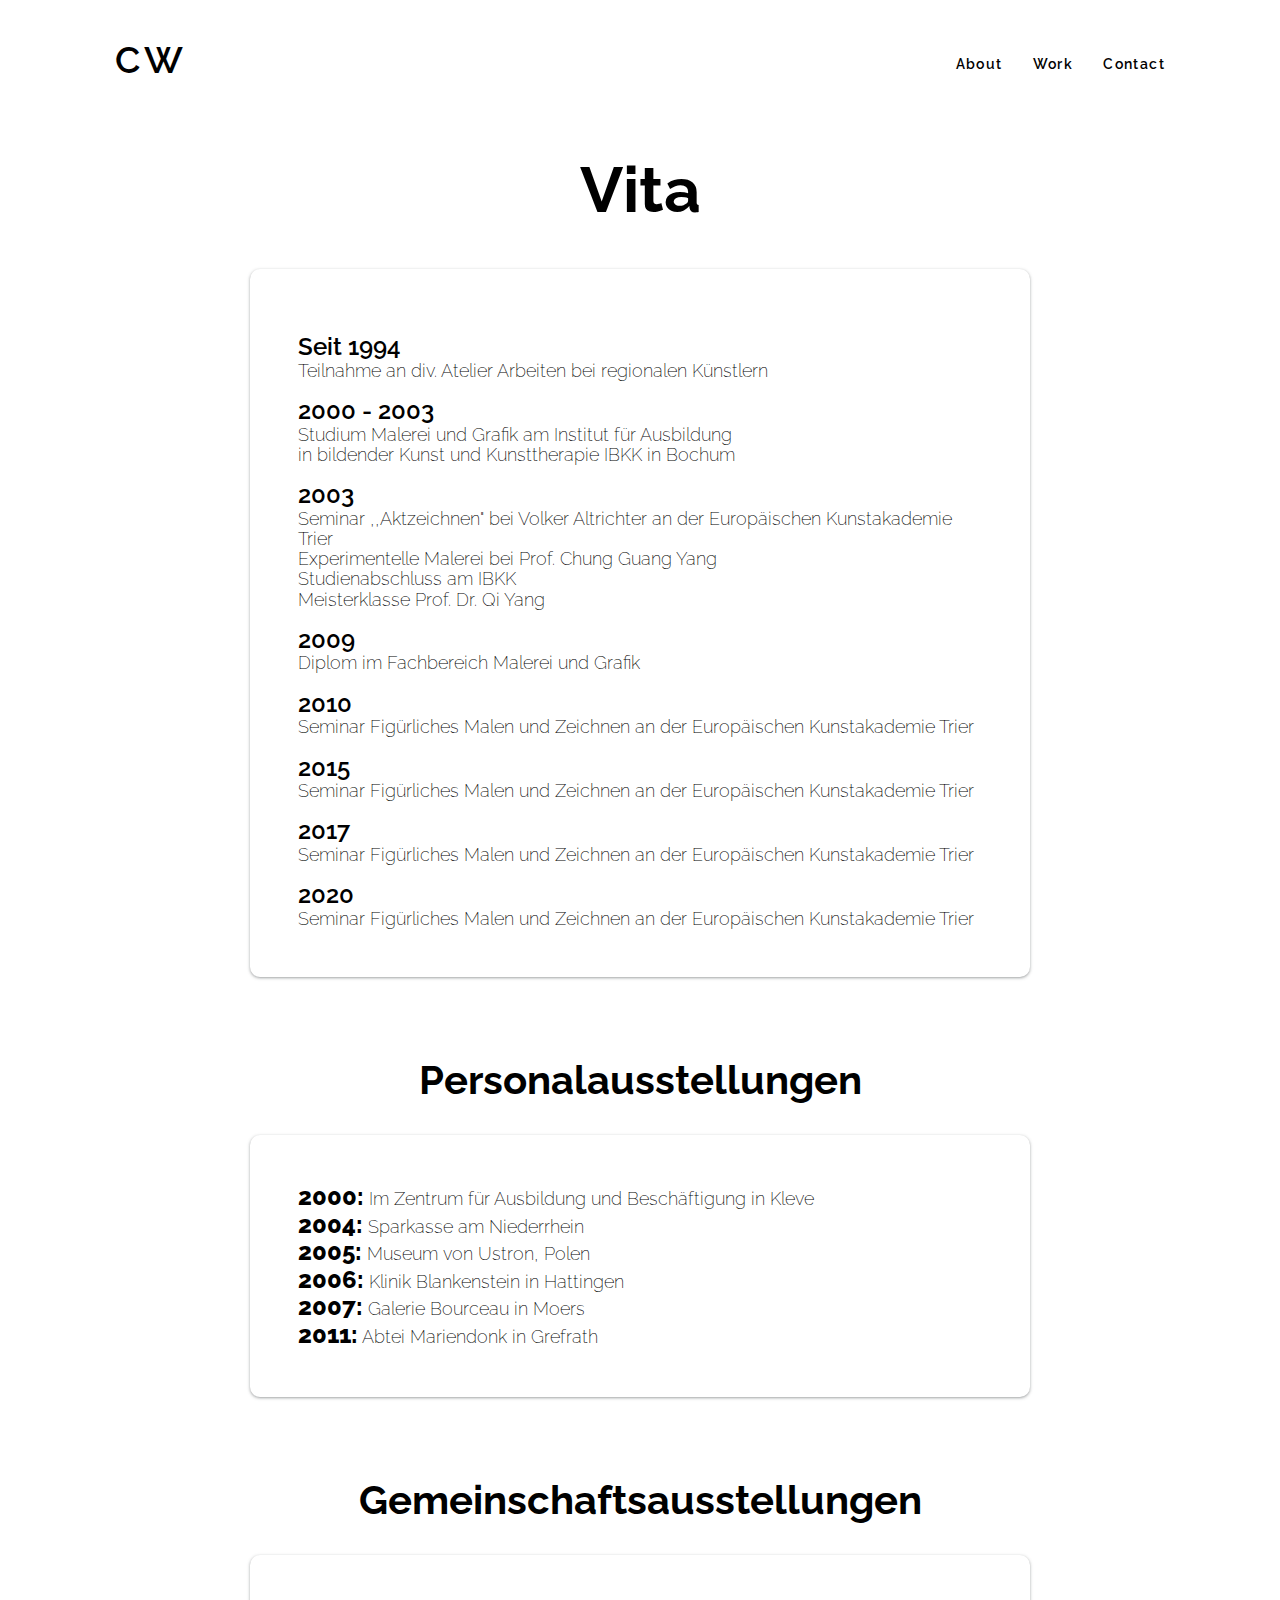
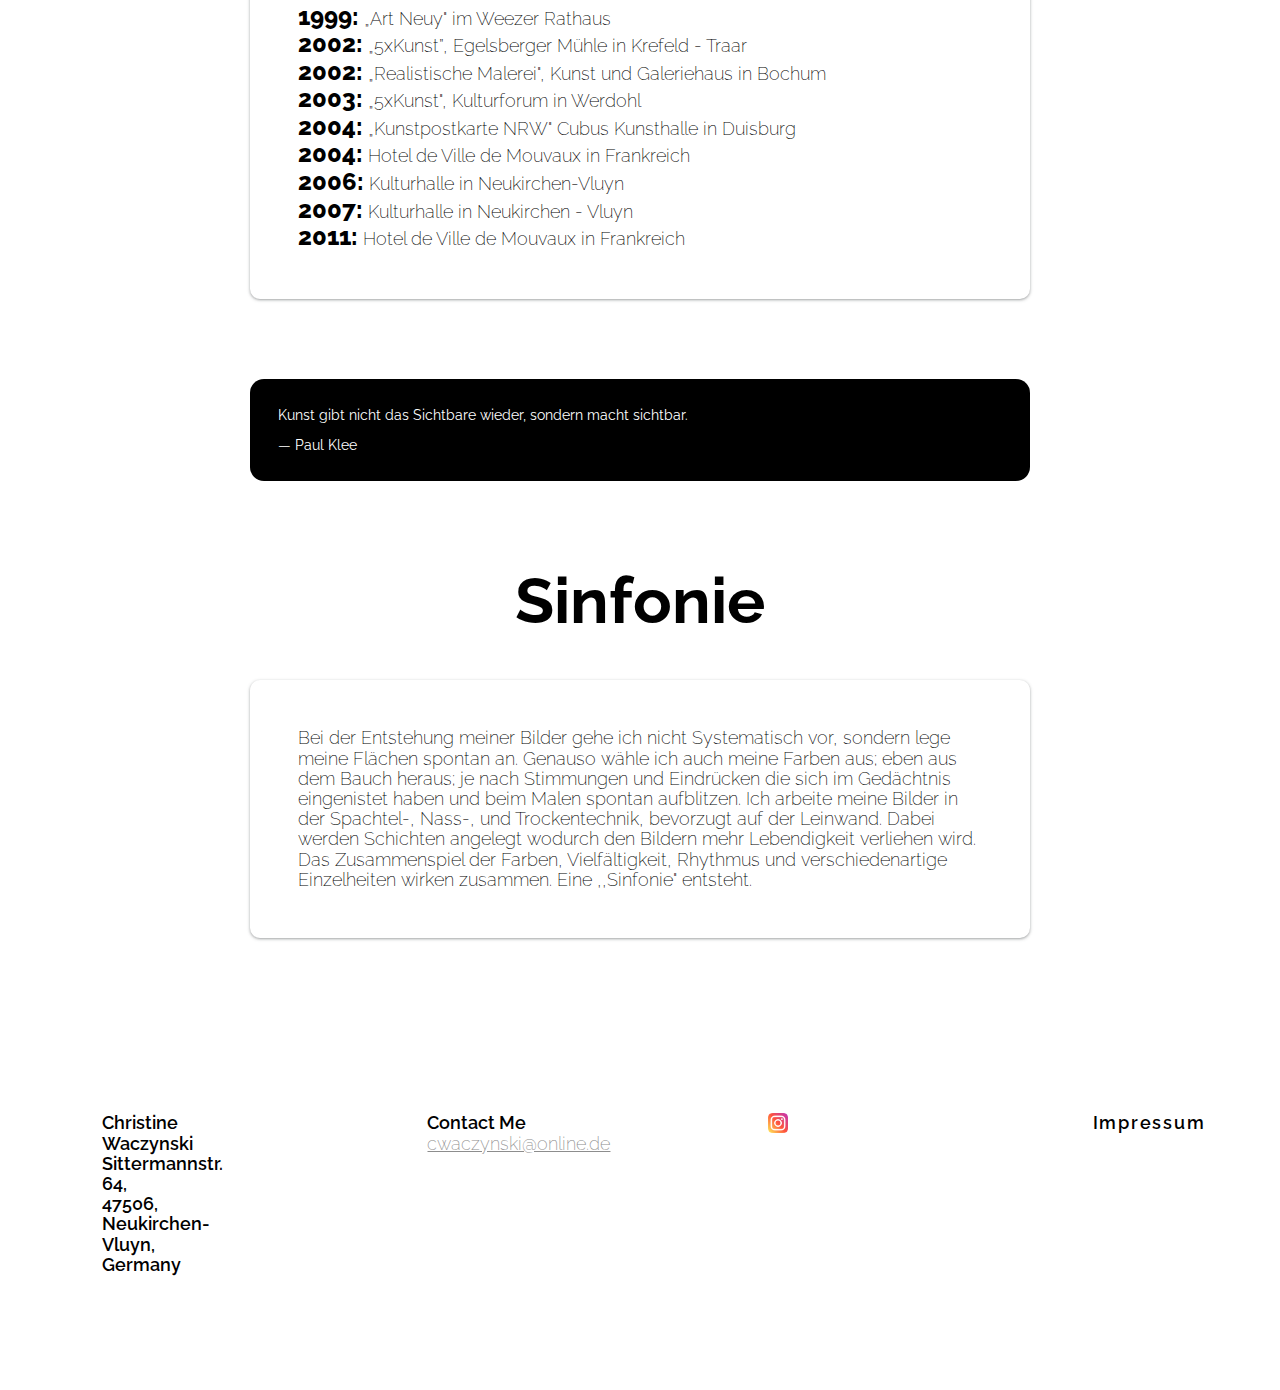
==== commit 68d6d3ba: "Edit Work page" ====
--- a/about.html
+++ b/about.html
@@ -10,7 +10,9 @@
         <title>Christine Waczynski | About</title>
 
         <!-- Fonts -->
-        <link href="https://fonts.googleapis.com/css2?family=Raleway:wght@100;200;300;400;500;600&display=swap" rel="stylesheet">
+        <link
+            href="https://fonts.googleapis.com/css2?family=Raleway:wght@100;200;300;400;500;600&display=swap"
+            rel="stylesheet">
 
         <!-- Normalize CSS -->
         <link rel="stylesheet" href="./assets/css/vendor/normalize.css">
@@ -35,11 +37,6 @@
                         <li><a href="about.html">About</a></li>
                         <li><a href="work.html">Work</a></li>
                         <li><a href="contact.html">Contact</a></li>
-                        <li class="socials">
-                            <a href="https://www.instagram.com">
-                                <img src="./assets/icons/instagram.png" alt="instagram icon" />
-                            </a>
-                        </li>
                     </ul>
                 </div>
             </nav>
@@ -158,31 +155,36 @@
                 </p>
             </div>
         </section>
-        <hr>
 
         <!-- Footer -->
         <Footer class="footer">
             <div class="row">
 
                 <!-- Address -->
-                <div class="col span-1-of-3">
+                <div class="col span-1-of-4">
                     <p class="footer__section">Christine Waczynski</p>
-                    <p class="footer__section">Hamburg, Germany</p>
+                    <p class="footer__section">Sittermannstr. 64,<br> 47506, Neukirchen-Vluyn,<br>
+                        Germany</p>
                 </div>
 
                 <!-- Contacts -->
-                <div class="col span-1-of-3">
+                <div class="col span-1-of-4">
                     <p class="footer__section">Contact Me</p>
-                    <p class="contacts socials">hello@christinewaczynski.de</p>
+                    <p class="contacts socials">cwaczynski@online.de</p>
                 </div>
 
                 <!-- Socials -->
-                <div class="col span-1-of-3">
+                <div class="col span-1-of-4">
                     <p class="footer__section socials">
-                        <a href="https://www.instagram.com">
+                        <a href="https://www.instagram.com/sewing_me_/">
                             <img src="./assets/icons/instagram.png" alt="instagram icon" />
                         </a>
                     </p>
+                </div>
+
+                <!-- Impressum -->
+                <div class="col span-1-of-4">
+                    <p class="footer__section"><a href="#">Impressum</a></p>
                 </div>
             </div>
         </footer>
--- a/assets/css/about.css
+++ b/assets/css/about.css
@@ -5,7 +5,7 @@
 }
 
 body {
-	font-family: 'Raleway', sans-serif;
+	font-family: "Raleway", sans-serif;
 	font-size: 14px;
 }
 
@@ -17,7 +17,7 @@
 	padding: 3rem 3rem;
 	box-shadow: rgba(60, 64, 67, 0.3) 0px 1px 2px 0px,
 		rgba(60, 64, 67, 0.15) 0px 1px 3px 1px;
-	border-radius:10px;
+	border-radius: 10px;
 	margin-bottom: 2.5rem;
 }
 
@@ -71,7 +71,7 @@
 .wrapper .logo a {
 	text-decoration: none;
 	font-size: 37px;
-	font-weight: 700;
+	font-weight: 600;
 }
 
 .nav-links {
@@ -93,7 +93,7 @@
 	position: relative;
 }
 
-a:after {    
+a:after {
 	background: none repeat scroll 0 0 transparent;
 	bottom: 0;
 	content: "";
@@ -106,16 +106,15 @@
 	width: 0;
 }
 
-a:hover:after { 
+a:hover:after {
 	width: 85%;
-	left: 0; 
+	left: 0;
 }
 
 .exhibitions {
 	font-size: 1.5rem;
 	font-weight: 800;
 }
-
 
 /* Quote Section */
 .quote {
@@ -160,7 +159,6 @@
 	height: 20px;
 }
 
-
 /* --------- MEDIA QUERIES ---------- */
 /* --------- Small Tablets to Big Tablets -------- */
 @media only screen and (max-width: 1024px) {
@@ -171,8 +169,8 @@
 	section > div {
 		padding: 4rem 4rem;
 		box-shadow: rgba(60, 64, 67, 0.3) 0px 1px 2px 0px,
-		rgba(60, 64, 67, 0.15) 0px 1px 3px 1px;
-		border-radius:10px;
+			rgba(60, 64, 67, 0.15) 0px 1px 3px 1px;
+		border-radius: 10px;
 		margin-bottom: 2.5rem;
 	}
 
@@ -210,6 +208,7 @@
 	/* Links */
 	a {
 		font-size: 16px;
+		font-weight: 600;
 		padding: 1px 15px;
 	}
 
@@ -226,34 +225,35 @@
 
 @media only screen and (max-width: 812px) {
 	header {
-    	height: 10vh;
-  	}
-
-  	/* Navbar Section */
-  	nav {
-    	line-height: 70px;
-    	width: 100vw;
-  	}
-  
-  	nav .wrapper {
-    	padding: 0 28px;
-  	}
-  
-  	.wrapper .logo a {
-    	font-size: 27px;
+		height: 10vh;
+	}
+
+	/* Navbar Section */
+	nav {
+		line-height: 70px;
+		width: 100vw;
+	}
+
+	nav .wrapper {
+		padding: 0 28px;
+	}
+
+	.wrapper .logo a {
+		font-size: 27px;
 		font-weight: 500;
-  	}
-
-  	/* Links */
-  	a {
-    	font-size: 16px;
-    	padding: 1px 6px;
-  	}
-  
-  	.socials > a > img {
-    	width: 15px;
-    	height: 15px;
-  	}
+	}
+
+	/* Links */
+	a {
+		font-size: 16px;
+		font-weight: 600;
+		padding: 1px 6px;
+	}
+
+	.socials > a > img {
+		width: 15px;
+		height: 15px;
+	}
 
 	section {
 		padding: 10px 25px;
@@ -289,15 +289,16 @@
 	}
 
 	.exhibitions {
-    	font-size: 2rem;
-    	font-weight: 800;
-	}
-
-	.quote figcaption, .quote blockquote {
+		font-size: 2rem;
+		font-weight: 800;
+	}
+
+	.quote figcaption,
+	.quote blockquote {
 		font-size: 1.5rem;
 	}
 
-  	/* Footer Section */
+	/* Footer Section */
 	.footer .row .col {
 		padding: 3.5%;
 		font-size: 100%;
@@ -310,35 +311,35 @@
 
 @media only screen and (max-width: 810px) {
 	header {
-    	height: 10vh;
-  	}
-
-  	/* Navbar Section */
-  	nav {
-    	line-height: 90px;
-    	width: 100vw;
-  	}
-
-  	nav .wrapper {
-    	padding: 0 28px;
-  	}
-
-  	.wrapper .logo a {
-    	font-size: 37px;
+		height: 10vh;
+	}
+
+	/* Navbar Section */
+	nav {
+		line-height: 90px;
+		width: 100vw;
+	}
+
+	nav .wrapper {
+		padding: 0 28px;
+	}
+
+	.wrapper .logo a {
+		font-size: 37px;
 		font-weight: 700;
-  	}
-
-  	/* Links */
-  	a {
-  		font-size: 1rem;
-  		font-weight: 400;
-    	padding: 1px 8px;
-  	}
-
-  	.socials > a > img {
-    	width: 15px;
-    	height: 15px;
-  	}
+	}
+
+	/* Links */
+	a {
+		font-size: 1rem;
+		font-weight: 600;
+		padding: 1px 8px;
+	}
+
+	.socials > a > img {
+		width: 15px;
+		height: 15px;
+	}
 
 	section {
 		padding: 10px 25px;
@@ -374,16 +375,17 @@
 	}
 
 	.exhibitions {
-    	font-size: 1.5rem;
-    	font-weight: 600;
-	}
-
-	.quote blockquote, .quote figcaption {
+		font-size: 1.5rem;
+		font-weight: 600;
+	}
+
+	.quote blockquote,
+	.quote figcaption {
 		font-size: 1.1rem;
 		font-weight: 100;
 	}
 
-  	/* Footer Section */
+	/* Footer Section */
 	.footer .row .col {
 		padding: 3.5%;
 		font-size: 100%;
@@ -395,7 +397,7 @@
 }
 
 /* --------- Small Phones to Small Tablets --------- */
-@media only screen and (max-width: 768px){
+@media only screen and (max-width: 768px) {
 	section {
 		padding: 20px 45px;
 	}
@@ -403,8 +405,8 @@
 	section > div {
 		padding: 4rem 4rem;
 		box-shadow: rgba(60, 64, 67, 0.3) 0px 1px 2px 0px,
-		rgba(60, 64, 67, 0.15) 0px 1px 3px 1px;
-		border-radius:10px;
+			rgba(60, 64, 67, 0.15) 0px 1px 3px 1px;
+		border-radius: 10px;
 		margin-bottom: 2.5rem;
 	}
 
@@ -442,6 +444,7 @@
 	/* Links */
 	a {
 		font-size: 16px;
+		font-weight: 600;
 		padding: 1px 15px;
 	}
 
@@ -459,34 +462,35 @@
 /* --------- Small Phones to Small Tablets --------- */
 @media only screen and (max-width: 480px) {
 	header {
-    	height: 10vh;
-  	}
-
-  	/* Navbar Section */
-  	nav {
-    	line-height: 70px;
-    	width: 100vw;
-  	}
-  
-  	nav .wrapper {
-    	padding: 0 28px;
-  	}
-  
-  	.wrapper .logo a {
-    	font-size: 18px;
+		height: 10vh;
+	}
+
+	/* Navbar Section */
+	nav {
+		line-height: 70px;
+		width: 100vw;
+	}
+
+	nav .wrapper {
+		padding: 0 28px;
+	}
+
+	.wrapper .logo a {
+		font-size: 18px;
 		font-weight: normal;
-  	}
-
-  	/* Links */
-  	a {
-    	font-size: 12px;
-    	padding: 0px 6px;
-  	}
-  
-  	.socials > a > img {
-    	width: 15px;
-    	height: 15px;
-  	}
+	}
+
+	/* Links */
+	a {
+		font-size: 12px;
+		font-weight: 600;
+		padding: 0px 6px;
+	}
+
+	.socials > a > img {
+		width: 15px;
+		height: 15px;
+	}
 
 	section {
 		padding: 10px 25px;
@@ -502,7 +506,7 @@
 		font-weight: 200;
 	}
 
-  	/* Footer Section */
+	/* Footer Section */
 	.footer .row .col {
 		text-align: center;
 		font-size: 100%;
@@ -515,33 +519,34 @@
 
 @media only screen and (max-width: 428px) {
 	header {
-    	height: 10vh;
-  	}
-
-  	/* Navbar Section */
-  	nav {
-    	line-height: 70px;
-    	width: 100vw;
-  	}
-  
-  	nav .wrapper {
-    	padding: 0 25px;
-  	}
-  
-  	.wrapper .logo a {
-    	font-size: 23px;
-		font-weight: 600;
-  	}
-
-  	/* Links */
-  	a {
-    	padding: 1px 6px;
-  	}
-  
-  	.socials > a > img {
-    	width: 15px;
-    	height: 15px;
-  	}
+		height: 10vh;
+	}
+
+	/* Navbar Section */
+	nav {
+		line-height: 70px;
+		width: 100vw;
+	}
+
+	nav .wrapper {
+		padding: 0 25px;
+	}
+
+	.wrapper .logo a {
+		font-size: 23px;
+		font-weight: 600;
+	}
+
+	/* Links */
+	a {
+		padding: 1px 6px;
+		font-weight: 600;
+	}
+
+	.socials > a > img {
+		width: 15px;
+		height: 15px;
+	}
 
 	section {
 		padding: 10px 20px;
@@ -577,11 +582,11 @@
 	}
 
 	.exhibitions {
-    	font-size: 1.5rem;
-    	font-weight: 600;
-	}
-
-  	/* Footer Section */
+		font-size: 1.5rem;
+		font-weight: 600;
+	}
+
+	/* Footer Section */
 	.footer .row .col {
 		text-align: center;
 		font-size: 100%;
@@ -594,35 +599,35 @@
 
 @media only screen and (max-width: 414px) {
 	header {
-    	height: 10vh;
-  	}
-
-  	/* Navbar Section */
-  	nav {
-    	line-height: 70px;
-    	width: 100vw;
-  	}
-  
-  	nav .wrapper {
-    	padding: 0 20px;
-  	}
-  
-  	.wrapper .logo a {
-    	font-size: 20px;
-		font-weight: 600;
-  	}
-
-  	/* Links */
-  	a {
-    	font-size: 12px;
-    	font-weight: 200;
-    	padding: 1px 5px;
-  	}
-  
-  	.socials > a > img {
-    	width: 15px;
-    	height: 15px;
-  	}
+		height: 10vh;
+	}
+
+	/* Navbar Section */
+	nav {
+		line-height: 70px;
+		width: 100vw;
+	}
+
+	nav .wrapper {
+		padding: 0 20px;
+	}
+
+	.wrapper .logo a {
+		font-size: 20px;
+		font-weight: 600;
+	}
+
+	/* Links */
+	a {
+		font-size: 12px;
+		font-weight: 600;
+		padding: 1px 5px;
+	}
+
+	.socials > a > img {
+		width: 15px;
+		height: 15px;
+	}
 
 	section {
 		padding: 10px 20px;
@@ -658,11 +663,11 @@
 	}
 
 	.exhibitions {
-    	font-size: 1.3rem;
-    	font-weight: 600;
-	}
-
-  	/* Footer Section */
+		font-size: 1.3rem;
+		font-weight: 600;
+	}
+
+	/* Footer Section */
 	.footer .row .col {
 		text-align: center;
 		font-size: 100%;
@@ -675,34 +680,35 @@
 
 @media only screen and (max-width: 412px) {
 	header {
-    	height: 10vh;
-  	}
-
-  	/* Navbar Section */
-  	nav {
-    	line-height: 70px;
-    	width: 100vw;
-  	}
-  
-  	nav .wrapper {
-    	padding: 0 20px;
-  	}
-  
-  	.wrapper .logo a {
-    	font-size: 21px;
+		height: 10vh;
+	}
+
+	/* Navbar Section */
+	nav {
+		line-height: 70px;
+		width: 100vw;
+	}
+
+	nav .wrapper {
+		padding: 0 20px;
+	}
+
+	.wrapper .logo a {
+		font-size: 21px;
 		font-weight: 700;
-  	}
-
-  	/* Links */
-  	a {
-    	font-size: 12px;
-    	padding: 1px 6px;
-  	}
-  
-  	.socials > a > img {
-    	width: 15px;
-    	height: 15px;
-  	}
+	}
+
+	/* Links */
+	a {
+		font-size: 12px;
+		padding: 1px 6px;
+		font-weight: 600;
+	}
+
+	.socials > a > img {
+		width: 15px;
+		height: 15px;
+	}
 
 	section {
 		padding: 10px 20px;
@@ -733,31 +739,31 @@
 	}
 
 	p {
-		font-size: .9rem;
+		font-size: 0.9rem;
 		font-weight: 200;
 	}
 
 	.exhibitions {
-    	font-size: 1.3rem;
-    	font-weight: 600;
+		font-size: 1.3rem;
+		font-weight: 600;
 	}
 
 	.quote > blockquote {
 		font-size: 1.1rem;
 	}
 
-  	/* Footer Section */
+	/* Footer Section */
 	.footer .row .col {
 		text-align: center;
 		font-size: 100%;
 	}
 
 	.footer__section {
-		font-weight:  600;
-	}
-}
-
-@media only screen and (max-width: 390px){
+		font-weight: 600;
+	}
+}
+
+@media only screen and (max-width: 390px) {
 	section {
 		padding: 10px 25px;
 	}
@@ -765,8 +771,8 @@
 	section > div {
 		padding: 2rem 2rem;
 		box-shadow: rgba(60, 64, 67, 0.3) 0px 1px 2px 0px,
-		rgba(60, 64, 67, 0.15) 0px 1px 3px 1px;
-		border-radius:10px;
+			rgba(60, 64, 67, 0.15) 0px 1px 3px 1px;
+		border-radius: 10px;
 		margin-bottom: 2.5rem;
 	}
 
@@ -793,38 +799,37 @@
 		padding-top: 1rem;
 	}
 
-
 	/* Paragraph */
 	p {
-		font-size: .9rem;
+		font-size: 0.9rem;
 		font-weight: 200;
 	}
 
 	/* Navbar Section */
 	nav {
-    	width: 100vw;
+		width: 100vw;
 		line-height: 90px;
-  	}
-  
-  	nav .wrapper {
-    	padding: 0 28px;
-  	}
-  
-  	.wrapper .logo a {
-    	font-size: 23px;
-		font-weight: 600;
-  	}
+	}
+
+	nav .wrapper {
+		padding: 0 28px;
+	}
+
+	.wrapper .logo a {
+		font-size: 23px;
+		font-weight: 600;
+	}
 
 	/* Links */
-  	a {
-    	font-size: 12px;
-    	font-weight: 200;
-    	padding: 1px 5px;
-  	}
+	a {
+		font-size: 12px;
+		font-weight: 600;
+		padding: 1px 5px;
+	}
 
 	.exhibitions {
-    	font-size: 1.3rem;
-    	font-weight: 800;
+		font-size: 1.3rem;
+		font-weight: 800;
 	}
 
 	.socials > a > img {
@@ -843,7 +848,7 @@
 	}
 }
 
-@media only screen and (max-width: 384px){
+@media only screen and (max-width: 384px) {
 	section {
 		padding: 10px 25px;
 	}
@@ -851,8 +856,8 @@
 	section > div {
 		padding: 2rem 2rem;
 		box-shadow: rgba(60, 64, 67, 0.3) 0px 1px 2px 0px,
-		rgba(60, 64, 67, 0.15) 0px 1px 3px 1px;
-		border-radius:10px;
+			rgba(60, 64, 67, 0.15) 0px 1px 3px 1px;
+		border-radius: 10px;
 		margin-bottom: 2.5rem;
 	}
 
@@ -880,34 +885,35 @@
 	}
 
 	p {
-		font-size: .9rem;
+		font-size: 0.9rem;
 		font-weight: 200;
 	}
 
 	/* Navbar Section */
 	nav {
-    	width: 100vw;
+		width: 100vw;
 		line-height: 80px;
-  	}
-
-  	nav .wrapper {
-    	padding: 0 25px;
-  	}
-
-  	.wrapper .logo a {
-    	font-size: 19px;
+	}
+
+	nav .wrapper {
+		padding: 0 25px;
+	}
+
+	.wrapper .logo a {
+		font-size: 19px;
 		font-weight: 700;
-  	}
+	}
 
 	/* Links */
-  	a {
-    	font-size: 12px;
-    	padding: 1px 5px;
-  	}
+	a {
+		font-size: 12px;
+		padding: 1px 5px;
+		font-weight: 600;
+	}
 
 	.exhibitions {
-    	font-size: 1.2rem;
-    	font-weight: 600;
+		font-size: 1.2rem;
+		font-weight: 600;
 	}
 
 	.socials > a > img {
@@ -926,7 +932,7 @@
 	}
 }
 
-@media only screen and (max-width: 375px){
+@media only screen and (max-width: 375px) {
 	section {
 		padding: 10px 25px;
 	}
@@ -934,8 +940,8 @@
 	section > div {
 		padding: 2rem 2rem;
 		box-shadow: rgba(60, 64, 67, 0.3) 0px 1px 2px 0px,
-		rgba(60, 64, 67, 0.15) 0px 1px 3px 1px;
-		border-radius:10px;
+			rgba(60, 64, 67, 0.15) 0px 1px 3px 1px;
+		border-radius: 10px;
 		margin-bottom: 2.5rem;
 	}
 
@@ -963,34 +969,34 @@
 	}
 
 	p {
-		font-size: .9rem;
+		font-size: 0.9rem;
 		font-weight: 200;
 	}
 
 	/* Navbar Section */
 	nav {
-    	width: 100vw;
+		width: 100vw;
 		line-height: 70px;
-  	}
-  
-  	nav .wrapper {
-    	padding: 0 28px;
-  	}
-  
-  	.wrapper .logo a {
-    	font-size: 26px;
-		font-weight: 600;
-  	}
+	}
+
+	nav .wrapper {
+		padding: 0 28px;
+	}
+
+	.wrapper .logo a {
+		font-size: 26px;
+		font-weight: 600;
+	}
 
 	/* Links */
-  	a {
-    	font-weight: 400;
-    	padding: 1px 5px;
-  	}
+	a {
+		font-weight: 600;
+		padding: 1px 5px;
+	}
 
 	.exhibitions {
-    	font-size: 1.2rem;
-    	font-weight: 600;
+		font-size: 1.2rem;
+		font-weight: 600;
 	}
 
 	.socials > a > img {
@@ -1009,7 +1015,7 @@
 	}
 }
 
-@media only screen and (max-width: 360px){
+@media only screen and (max-width: 360px) {
 	section {
 		padding: 10px 25px;
 	}
@@ -1017,8 +1023,8 @@
 	section > div {
 		padding: 2rem 2rem;
 		box-shadow: rgba(60, 64, 67, 0.3) 0px 1px 2px 0px,
-		rgba(60, 64, 67, 0.15) 0px 1px 3px 1px;
-		border-radius:10px;
+			rgba(60, 64, 67, 0.15) 0px 1px 3px 1px;
+		border-radius: 10px;
 		margin-bottom: 2.5rem;
 	}
 
@@ -1046,34 +1052,35 @@
 	}
 
 	p {
-		font-size: .9rem;
+		font-size: 0.9rem;
 		font-weight: 200;
 	}
 
 	/* Navbar Section */
 	nav {
-    	width: 103vw;
+		width: 103vw;
 		line-height: 90px;
-  	}
-
-  	nav .wrapper {
-    	padding: 0px 30px;
-  	}
-
-  	.wrapper .logo a {
-    	font-size: 19px;
+	}
+
+	nav .wrapper {
+		padding: 0px 30px;
+	}
+
+	.wrapper .logo a {
+		font-size: 19px;
 		font-weight: 700;
-  	}
+	}
 
 	/* Links */
-  	a {
-    	font-size: 12px;
-    	padding: 1px 6px;
-  	}
+	a {
+		font-size: 12px;
+		padding: 1px 6px;
+		font-weight: 600;
+	}
 
 	.exhibitions {
-    	font-size: 1.1rem;
-    	font-weight: 600;
+		font-size: 1.1rem;
+		font-weight: 600;
 	}
 
 	.socials > a > img {
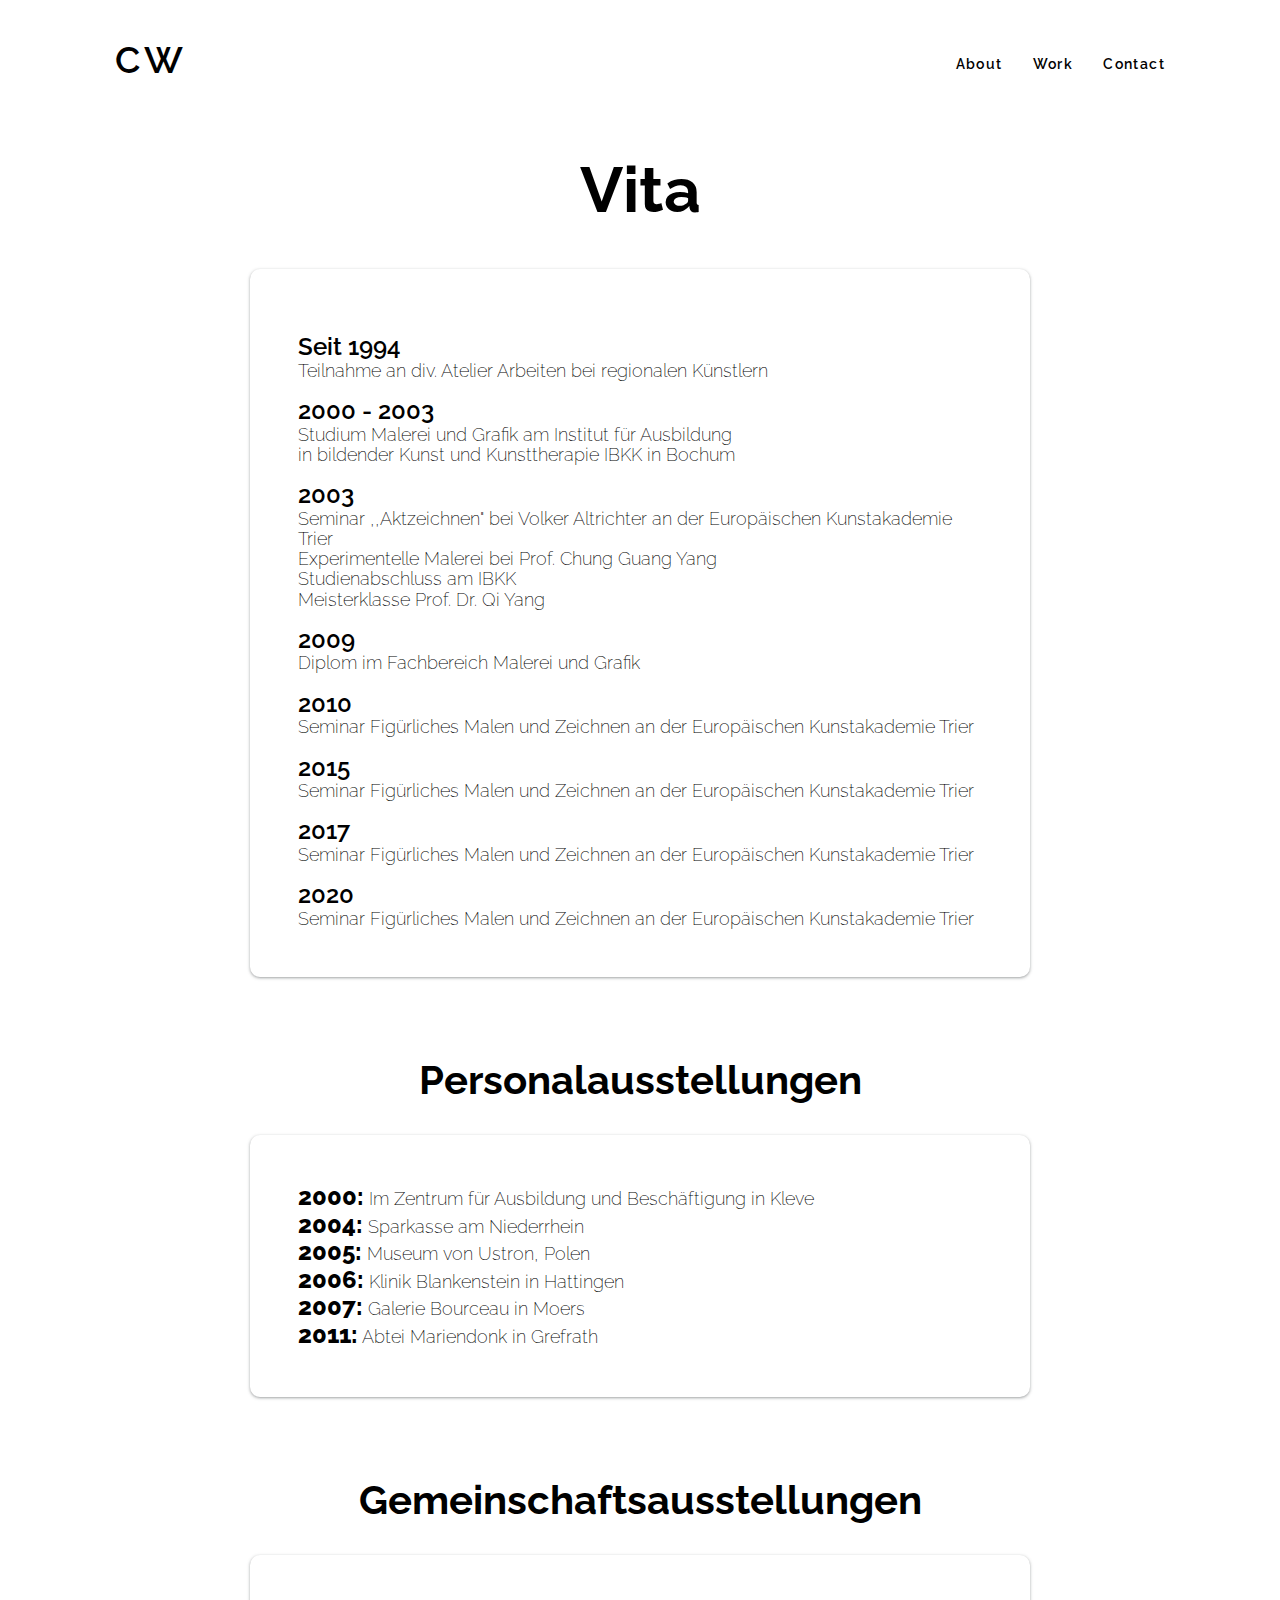
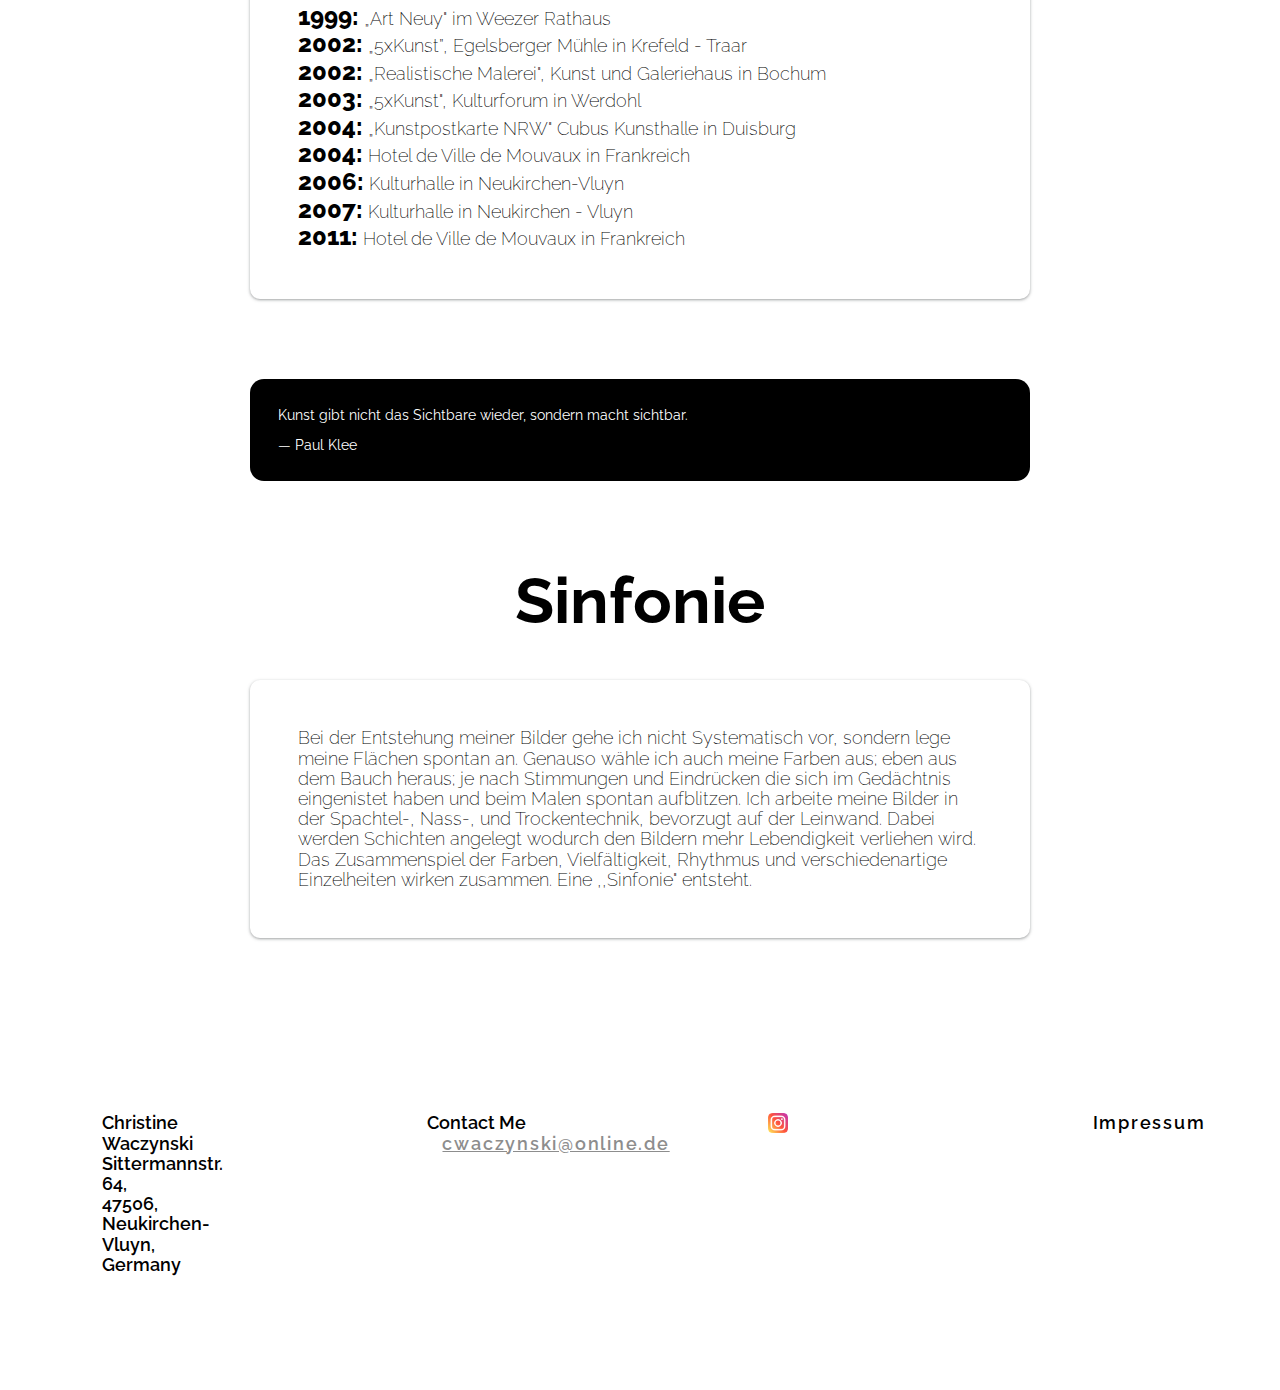
==== commit 5d53fa95: "Obfuscate the email address" ====
--- a/about.html
+++ b/about.html
@@ -170,7 +170,8 @@
                 <!-- Contacts -->
                 <div class="col span-1-of-4">
                     <p class="footer__section">Contact Me</p>
-                    <p class="contacts socials">cwaczynski@online.de</p>
+                    <p id="m__link" class="contacts socials">cwaczynski [a.t] online [d.o.t] de
+                    </p>
                 </div>
 
                 <!-- Socials -->
@@ -189,6 +190,8 @@
             </div>
         </footer>
 
+        <!-- Work Scripts -->
+        <script type="text/javascript" src="./assets/js/work.js"></script>
     </body>
 
 </html>
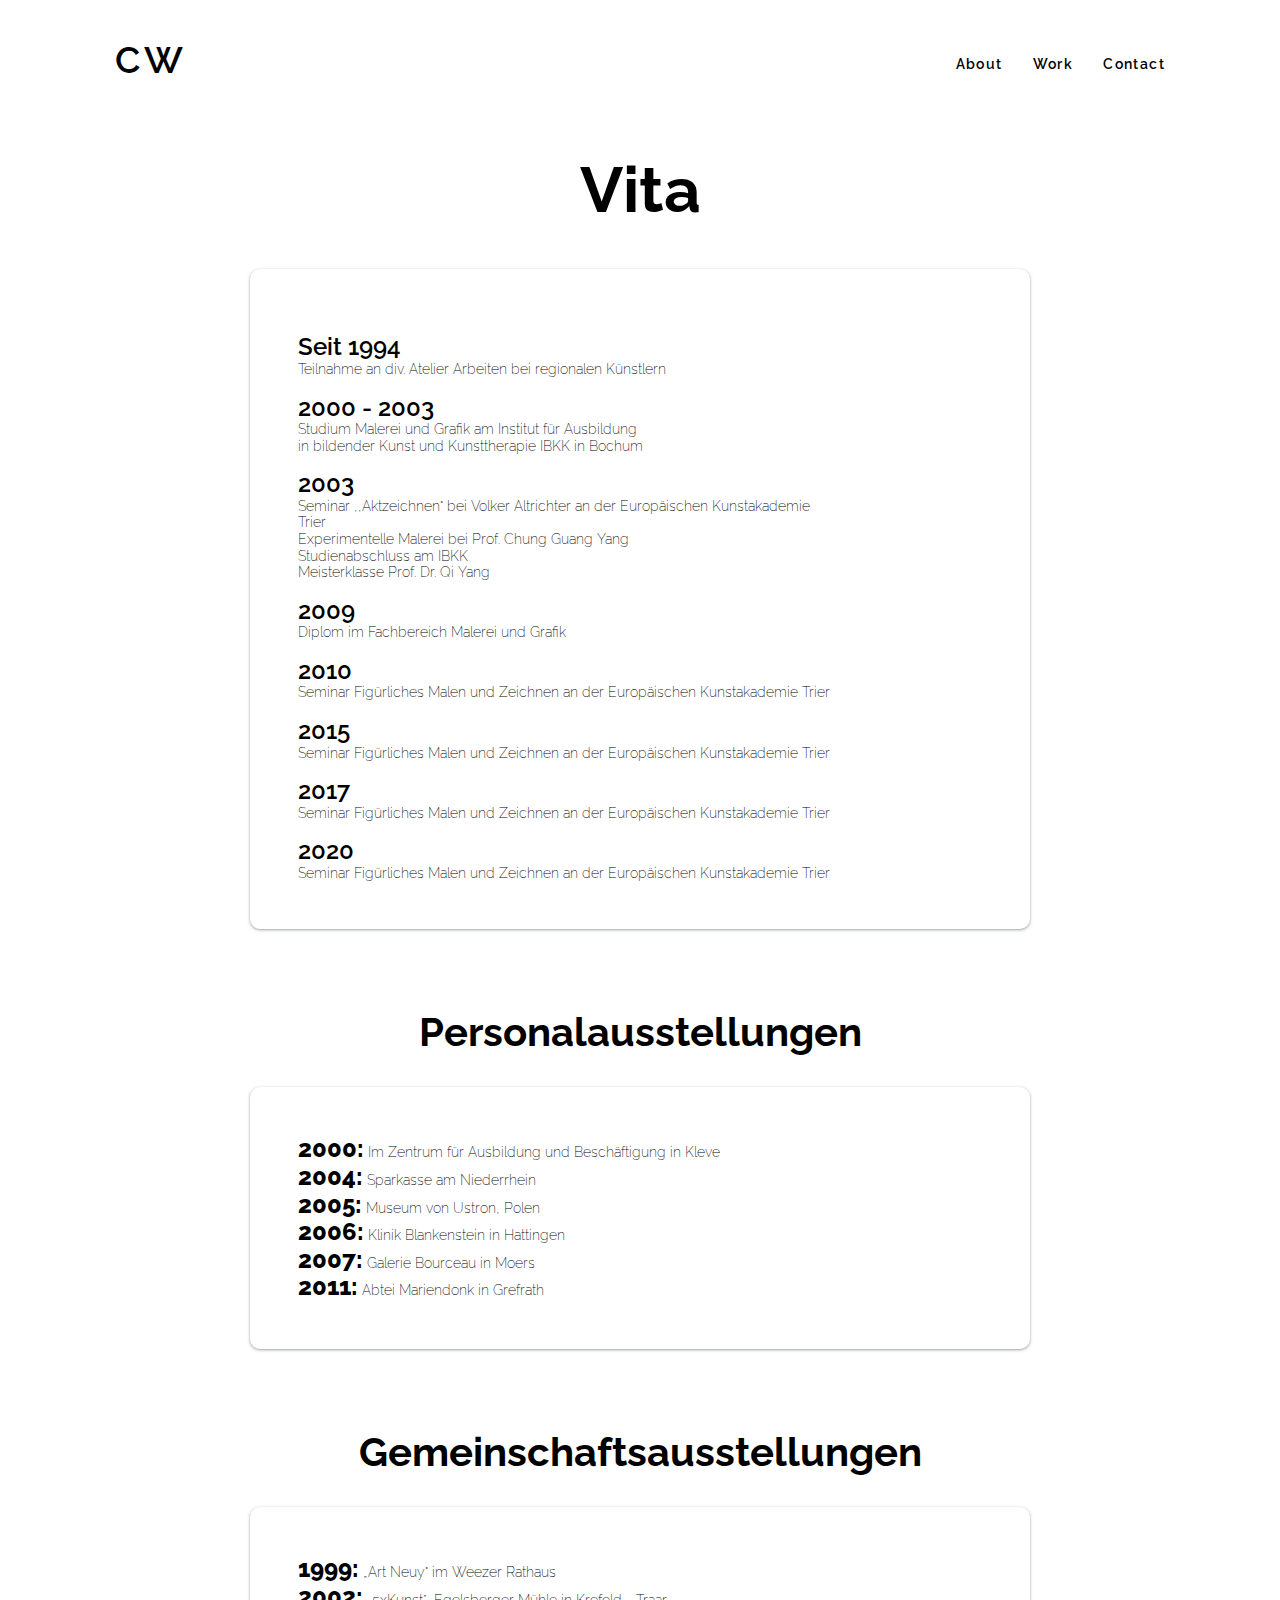
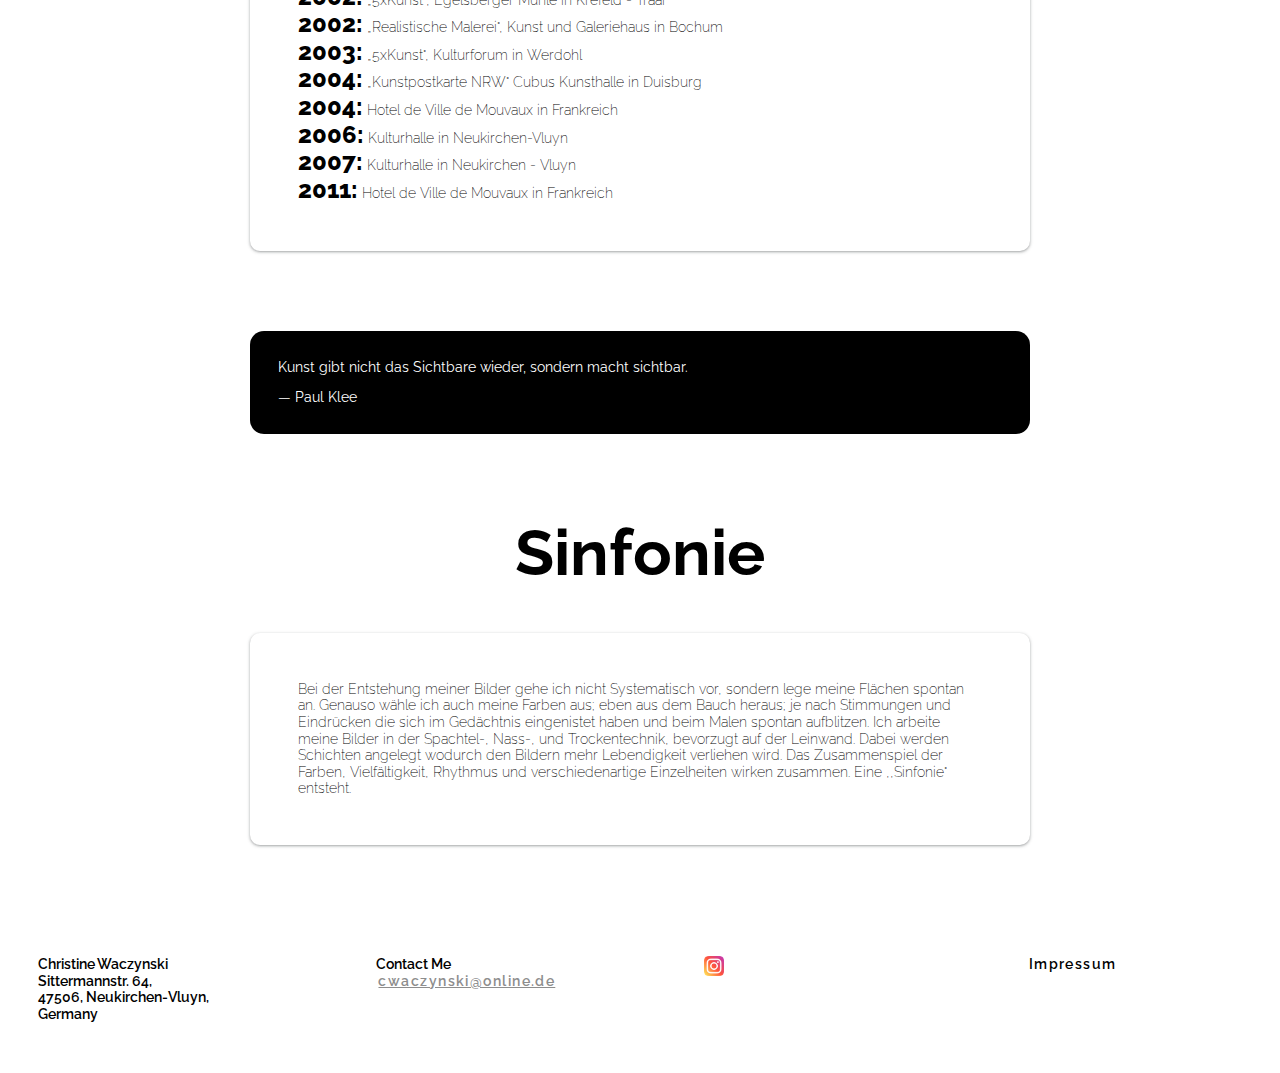
==== commit 9cf9ecc9: "Edit Footer Section" ====
--- a/about.html
+++ b/about.html
@@ -169,7 +169,7 @@
 
                 <!-- Contacts -->
                 <div class="col span-1-of-4">
-                    <p class="footer__section">Contact Me</p>
+                    <p class="footer__section contact__me">Contact Me</p>
                     <p id="m__link" class="contacts socials">cwaczynski [a.t] online [d.o.t] de
                     </p>
                 </div>
--- a/assets/css/styles.css
+++ b/assets/css/styles.css
@@ -29,10 +29,9 @@
 }
 
 .wrapper .logo a {
-	color: #000000;
 	text-decoration: none;
 	font-size: 37px;
-	font-weight: 700;
+	font-weight: 600;
 }
 
 .nav-links {
@@ -53,6 +52,7 @@
 	letter-spacing: 0.1em;
 	position: relative;
 }
+
 a:after {    
 	background: none repeat scroll 0 0 transparent;
 	bottom: 0;
@@ -61,12 +61,13 @@
 	height: 2px;
 	left: 50%;
 	position: absolute;
-	background: #000;
+	background: #525f7f;
 	transition: width 0.3s ease 0s, left 0.3s ease 0s;
 	width: 0;
 }
+
 a:hover:after { 
-	width: 90%;
+	width: 100%;
 	left: 0; 
 }
 
--- a/assets/css/about.css
+++ b/assets/css/about.css
@@ -39,7 +39,7 @@
 }
 
 p {
-	font-size: 1.1rem;
+	font-size: 0.9rem;
 	font-weight: 200;
 	list-style: 1.5;
 }
@@ -107,7 +107,7 @@
 }
 
 a:hover:after {
-	width: 85%;
+	width: 100%;
 	left: 0;
 }
 
@@ -132,7 +132,7 @@
 
 /* -------- Footer Section ------ */
 .footer .row .col {
-	padding: 8%;
+	padding: 3%;
 	font-size: 100%;
 }
 
@@ -143,6 +143,10 @@
 
 .contacts {
 	text-decoration: underline;
+}
+
+.contact__me {
+	padding-left: 13px;
 }
 
 /* -------- Socials Section ------ */
